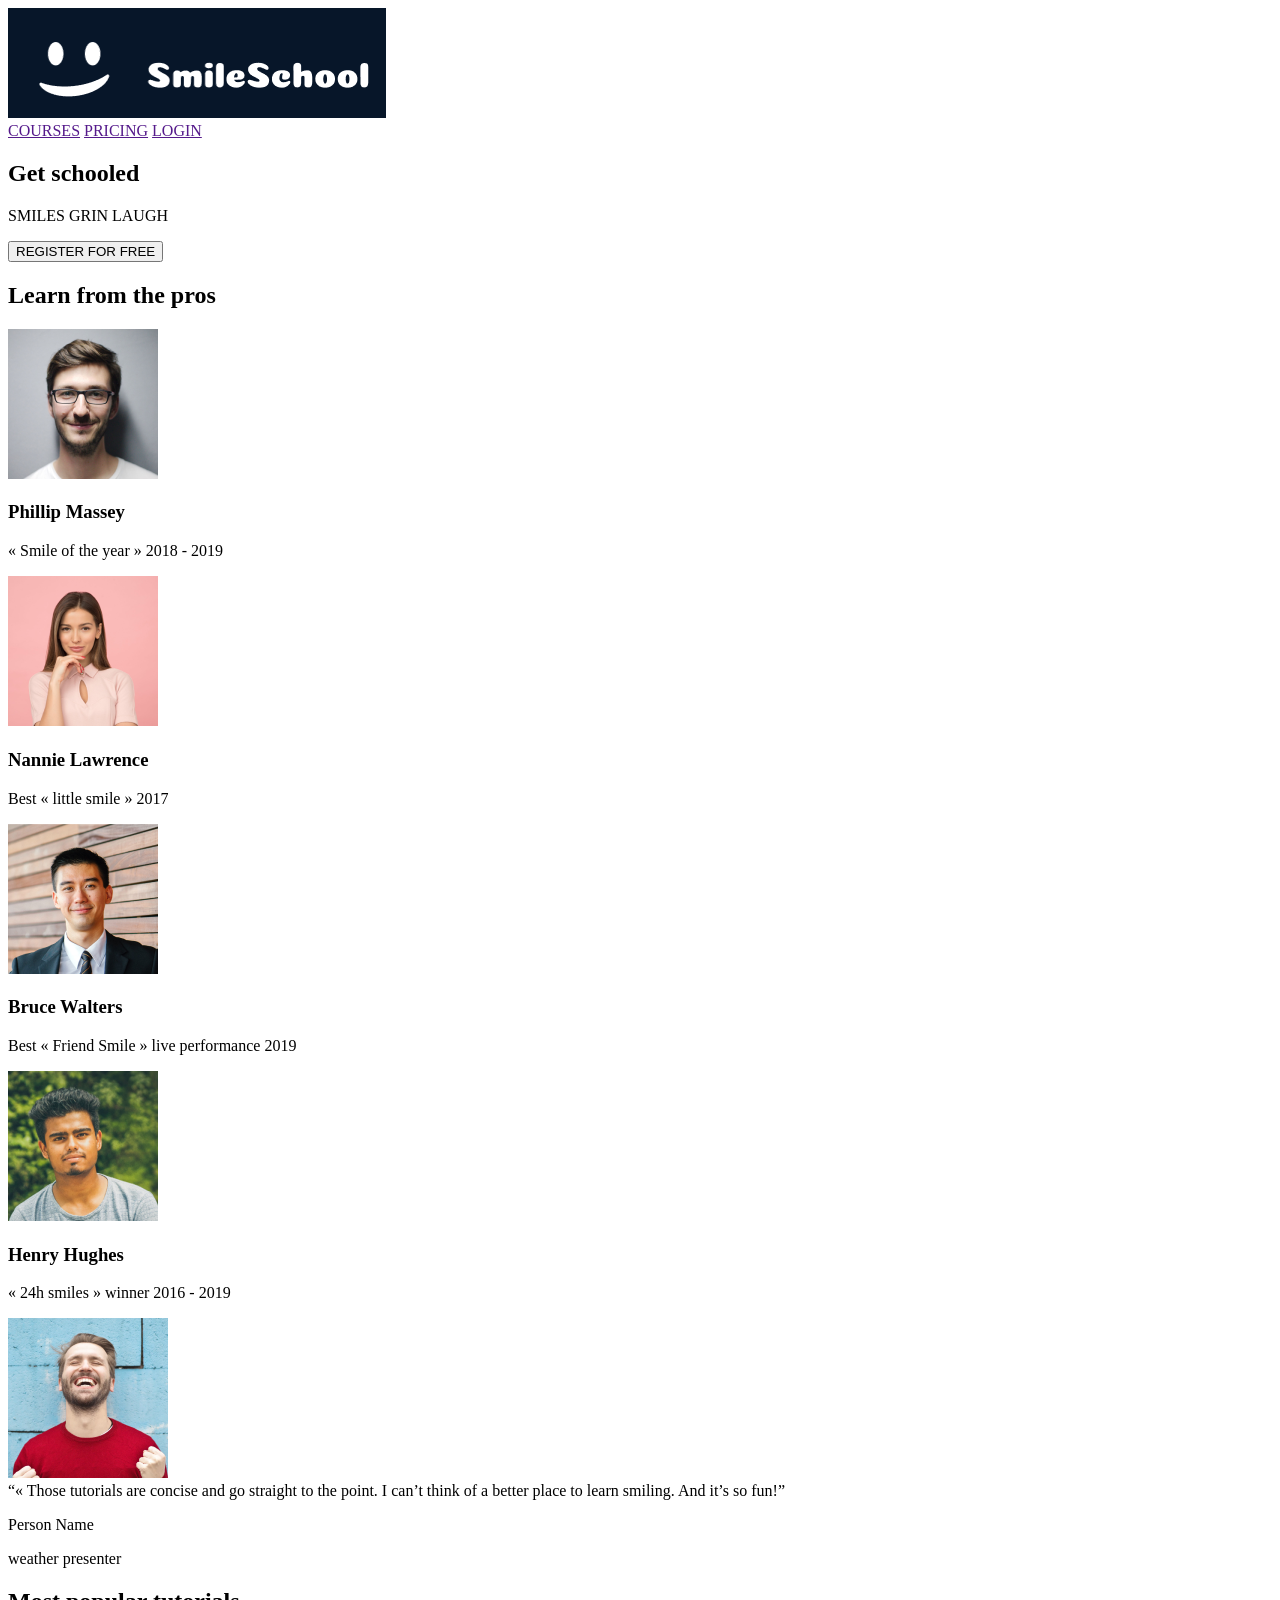
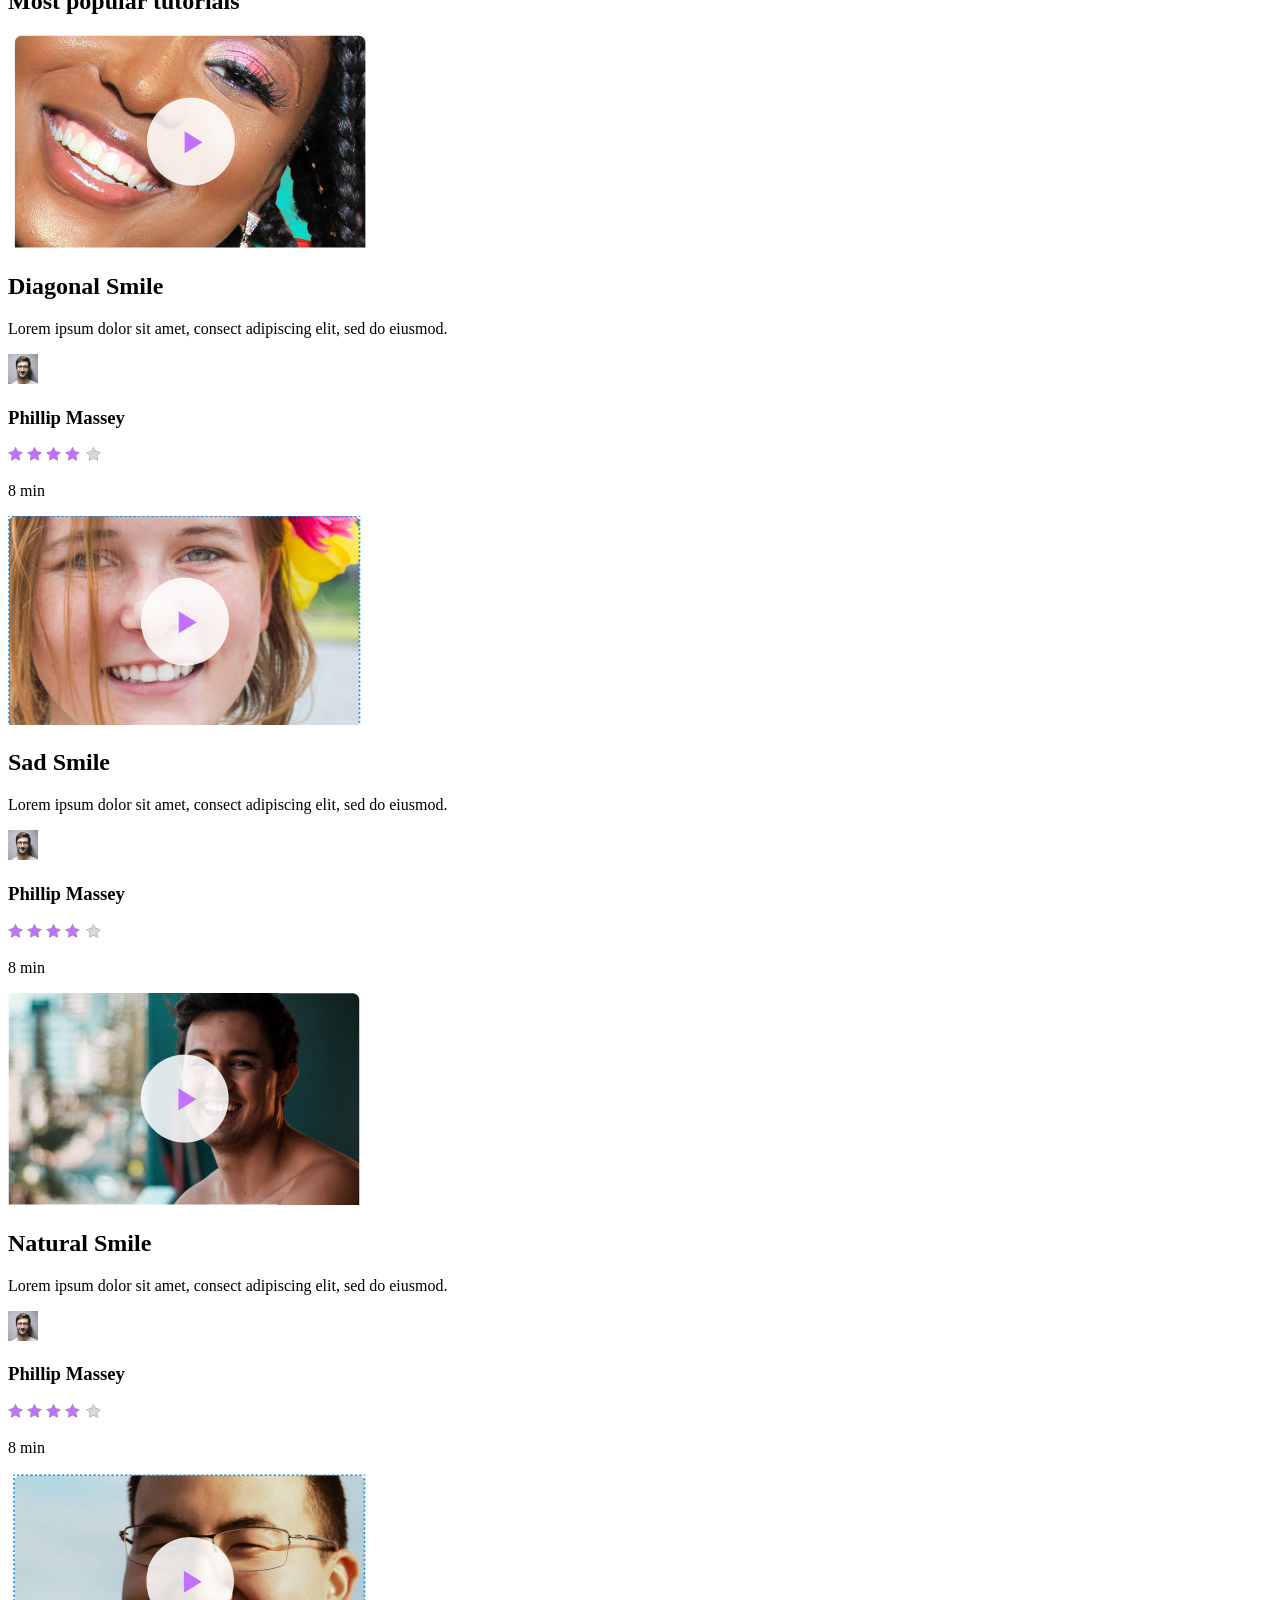
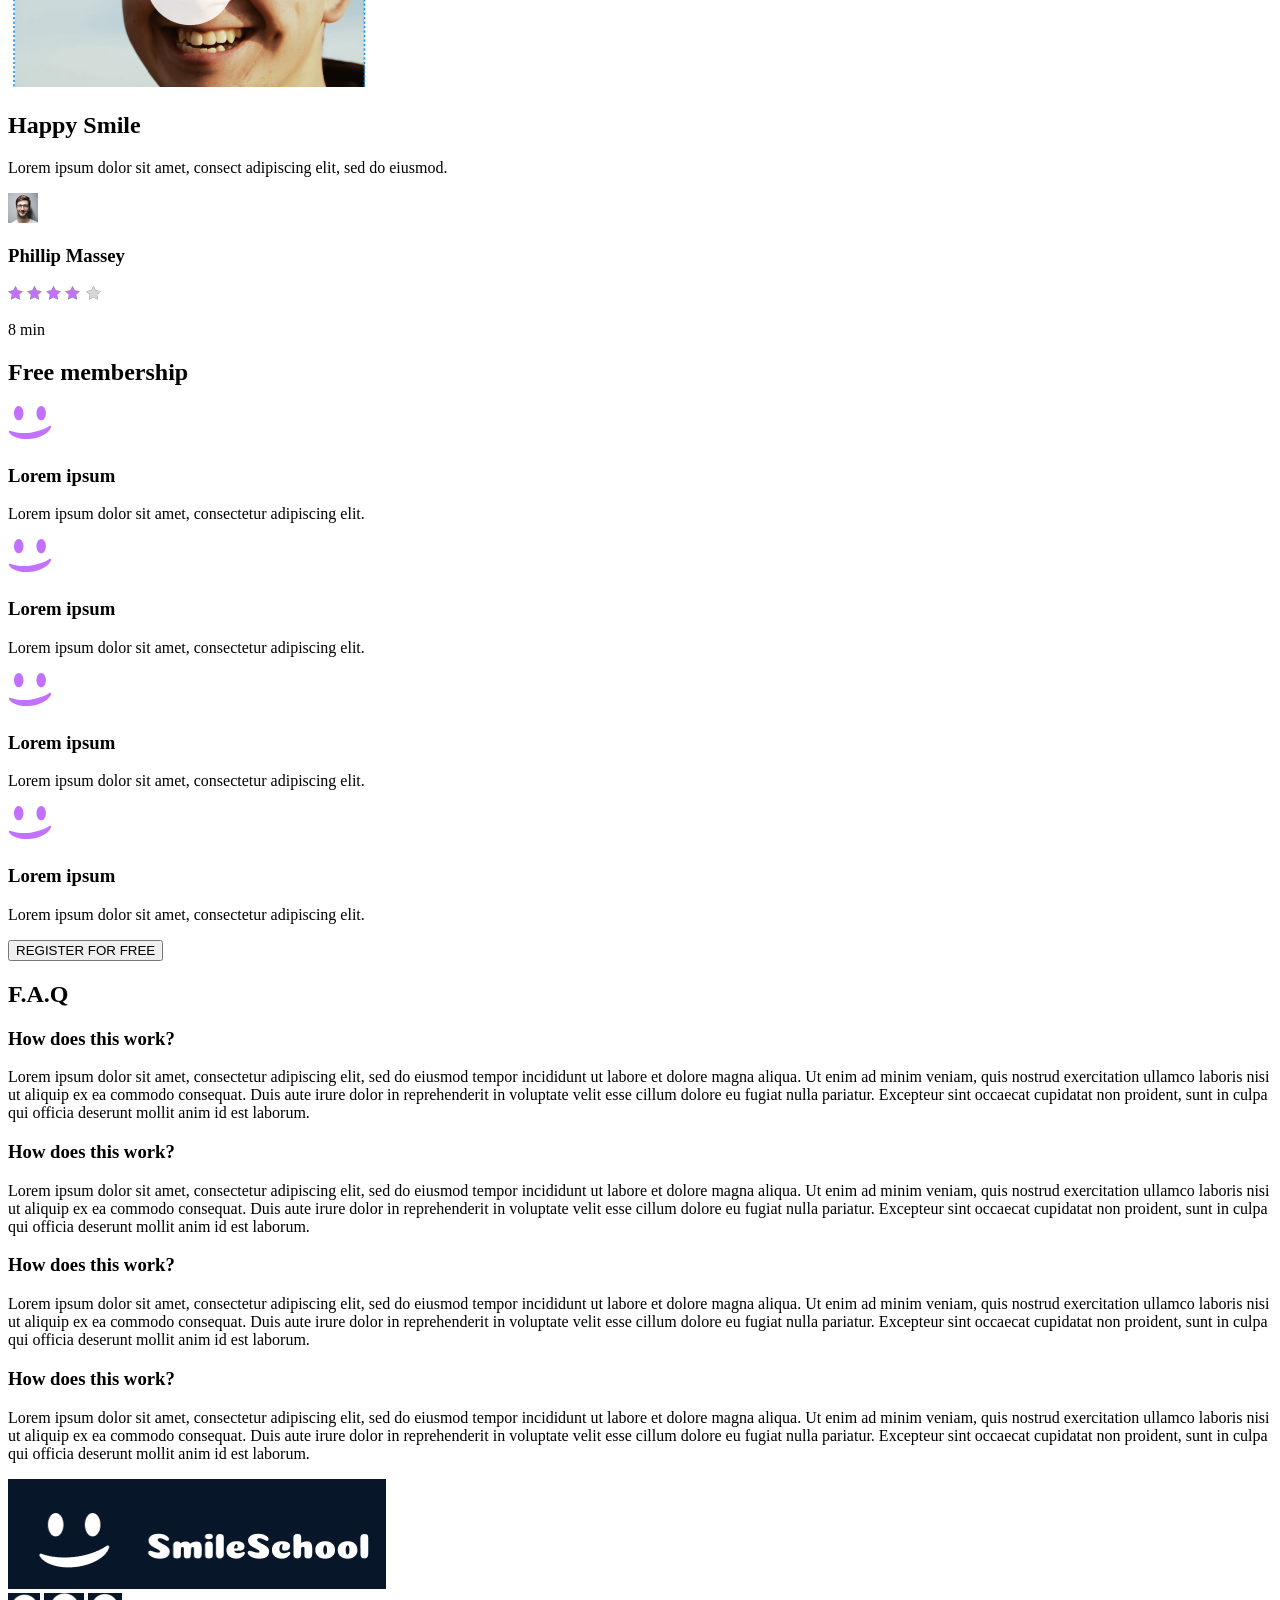
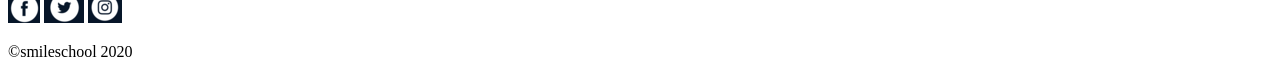
==== css_advanced/index.html @ e40b707f "new folder:   css_advanced" ====
<!DOCTYPE html>
<html lang="en">
    <head>
        <meta charset=UTF-8>
        <title> School page </title>
    </head>
    <body>
        <header>
            <a href="" target="_blank"><img src="../assets/logo.png" alt="logo"></a>
            <div>
                <a href="" target="_blank">COURSES</a>
                <a href="" target="_blank">PRICING</a>
                <a href="" target="_blank">LOGIN</a>
            </div>
        </header>
        <main>
            <section>
                <div>
                    <h1>Get schooled</h1>
                    <p>SMILES   GRIN    LAUGH</p>
                    <button>REGISTER FOR FREE</button>
                </div>
                <div>
                    <h2>Learn from the pros</h2>
                    <div>
                        <img src="../assets/5.png" alt="Phillip">
                        <h3>Phillip Massey</h3>
                        <p>« Smile of the year » 2018 - 2019</p>
                    </div>
                    <div>
                        <img src="../assets/6.png" alt="Nannie">
                        <h3>Nannie Lawrence</h3>
                        <p>Best « little smile » 2017</p>
                    </div>
                    <div>
                        <img src="../assets/7.png" alt="Bruce">
                        <h3>Bruce Walters</h3>
                        <p>Best « Friend Smile » live performance 2019</p>
                    </div>
                    <div>
                        <img src="../assets/8.png" alt="Henry">
                        <h3>Henry Hughes</h3>
                        <p>« 24h smiles » winner 2016 - 2019</p>
                    </div>
                </div>
            </section>
            <section>
                <div>
                    <img src="../assets/Bitmap.png" alt="Person ">
                    <div>
                        <q >« Those tutorials are concise and go straight to the point. I can’t think of a better place to learn smiling. And it’s so fun!</q>
                        <p>Person Name</p>
                        <p>weather presenter</p>
                    </div>
                </div>
            </section>
            <section>
                <h1>Most popular tutorials</h1>
                <!-- video block -->
                <div>
                    <img src="../assets/d.png" alt="courseimg">
                    <h2>Diagonal Smile</h2>
                    <p>Lorem ipsum dolor sit amet, consect adipiscing elit, sed do eiusmod.</p>
                    <div>
                        <img src="../assets/1.png" alt="phillip">
                        <h3>Phillip Massey</h3>
                    </div>
                    <div>
                        <div>
                            <img src="../assets/ratingfull.png" alt="star">
                            <img src="../assets/ratingfull.png" alt="star">
                            <img src="../assets/ratingfull.png" alt="star">
                            <img src="../assets/ratingfull.png" alt="star">
                            <img src="../assets/rating.png" alt="star">
                        </div>
                        <p>8 min</p>
                    </div>
                </div>
                <div>
                    <img src="../assets/s.png" alt="courseimg">
                    <h2>Sad Smile</h2>
                    <p>Lorem ipsum dolor sit amet, consect adipiscing elit, sed do eiusmod.</p>
                    <div>
                        <img src="../assets/1.png" alt="phillip">
                        <h3>Phillip Massey</h3>
                    </div>
                    <div>
                        <div>
                            <img src="../assets/ratingfull.png" alt="star">
                            <img src="../assets/ratingfull.png" alt="star">
                            <img src="../assets/ratingfull.png" alt="star">
                            <img src="../assets/ratingfull.png" alt="star">
                            <img src="../assets/rating.png" alt="star">
                        </div>
                        <p>8 min</p>
                    </div>
                </div>
                <div>
                    <img src="../assets/n.png" alt="courseimg">
                    <h2>Natural Smile</h2>
                    <p>Lorem ipsum dolor sit amet, consect adipiscing elit, sed do eiusmod.</p>
                    <div>
                        <img src="../assets/1.png" alt="Phillip">
                        <h3>Phillip Massey</h3>
                    </div>
                    <div>
                        <div>
                            <img src="../assets/ratingfull.png" alt="star">
                            <img src="../assets/ratingfull.png" alt="star">
                            <img src="../assets/ratingfull.png" alt="star">
                            <img src="../assets/ratingfull.png" alt="star">
                            <img src="../assets/rating.png" alt="star">
                        </div>
                        <p>8 min</p>
                    </div>
                </div>
                <div>
                    <img src="../assets/h.png" alt="courseimg">
                    <h2>Happy Smile</h2>
                    <p>Lorem ipsum dolor sit amet, consect adipiscing elit, sed do eiusmod.</p>
                    <div>
                        <img src="../assets/1.png" alt="phillip">
                        <h3>Phillip Massey</h3>
                    </div>
                    <div>
                        <div>
                            <img src="../assets/ratingfull.png" alt="star">
                            <img src="../assets/ratingfull.png" alt="star">
                            <img src="../assets/ratingfull.png" alt="star">
                            <img src="../assets/ratingfull.png" alt="star">
                            <img src="../assets/rating.png" alt="star">
                        </div>
                        <p>8 min</p>
                    </div>
                </div>
            </section>
            <section>
                <h2>Free membership</h2>
                <div>
                    <div>
                        <img src="../assets/smile.svg" alt="smile">
                        <h3>Lorem ipsum</h3>
                        <p>Lorem ipsum dolor sit amet, consectetur adipiscing elit.</p>
                    </div>
                    <div>
                        <img src="../assets/smile.svg" alt="smile">
                        <h3>Lorem ipsum</h3>
                        <p>Lorem ipsum dolor sit amet, consectetur adipiscing elit.</p>
                    </div>
                    <div>
                        <img src="../assets/smile.svg" alt="smile">
                        <h3>Lorem ipsum</h3>
                        <p>Lorem ipsum dolor sit amet, consectetur adipiscing elit.</p>
                    </div>
                    <div>
                        <img src="../assets/smile.svg" alt="smile">
                        <h3>Lorem ipsum</h3>
                        <p>Lorem ipsum dolor sit amet, consectetur adipiscing elit.</p>
                    </div>
                </div>
                <button>REGISTER FOR FREE</button>
            </section>
            <section>
                <div>
                    <h1>F.A.Q</h1>
                    <div>
                        <!-- item block -->
                        <div>
                            <h3>How does this work?</h3>
                            <p>Lorem ipsum dolor sit amet, consectetur adipiscing elit, sed do eiusmod tempor incididunt ut labore et dolore magna aliqua. Ut enim ad minim veniam, quis nostrud exercitation ullamco laboris nisi ut aliquip ex ea commodo consequat. Duis aute irure dolor in reprehenderit in voluptate velit esse cillum dolore eu fugiat nulla pariatur. Excepteur sint occaecat cupidatat non proident, sunt in culpa qui officia deserunt mollit anim id est laborum.</p>
                        </div>
                        <!-- item block -->
                        <div>
                            <h3>How does this work?</h3>
                            <p>Lorem ipsum dolor sit amet, consectetur adipiscing elit, sed do eiusmod tempor incididunt ut labore et dolore magna aliqua. Ut enim ad minim veniam, quis nostrud exercitation ullamco laboris nisi ut aliquip ex ea commodo consequat. Duis aute irure dolor in reprehenderit in voluptate velit esse cillum dolore eu fugiat nulla pariatur. Excepteur sint occaecat cupidatat non proident, sunt in culpa qui officia deserunt mollit anim id est laborum.</p>
                        </div>
                    </div>
                    <div>
                        <!-- item block -->
                        <div>
                            <h3>How does this work?</h3>
                            <p>Lorem ipsum dolor sit amet, consectetur adipiscing elit, sed do eiusmod tempor incididunt ut labore et dolore magna aliqua. Ut enim ad minim veniam, quis nostrud exercitation ullamco laboris nisi ut aliquip ex ea commodo consequat. Duis aute irure dolor in reprehenderit in voluptate velit esse cillum dolore eu fugiat nulla pariatur. Excepteur sint occaecat cupidatat non proident, sunt in culpa qui officia deserunt mollit anim id est laborum.</p>
                        </div>
                        <!-- item block -->
                        <div>
                            <h3>How does this work?</h3>
                            <p>Lorem ipsum dolor sit amet, consectetur adipiscing elit, sed do eiusmod tempor incididunt ut labore et dolore magna aliqua. Ut enim ad minim veniam, quis nostrud exercitation ullamco laboris nisi ut aliquip ex ea commodo consequat. Duis aute irure dolor in reprehenderit in voluptate velit esse cillum dolore eu fugiat nulla pariatur. Excepteur sint occaecat cupidatat non proident, sunt in culpa qui officia deserunt mollit anim id est laborum.</p>
                        </div>
                    </div>
                </div>
            </section>
            <footer>
                <div>
                    <div>
                        <img src="../assets/logo.png" alt="logo">
                        <div>
                            <a href="" ><img src="../assets/f.png" alt="facebook"></a>
                            <a href="" ><img src="../assets/t.png" alt="twitter"></a>
                            <a href="" ><img src="../assets/i.png" alt="instagram"></a>
                        </div>
                        <p>©smileschool 2020</p>
                    </div>
                </div>
            </footer>
        </main>
    </body>
</html>
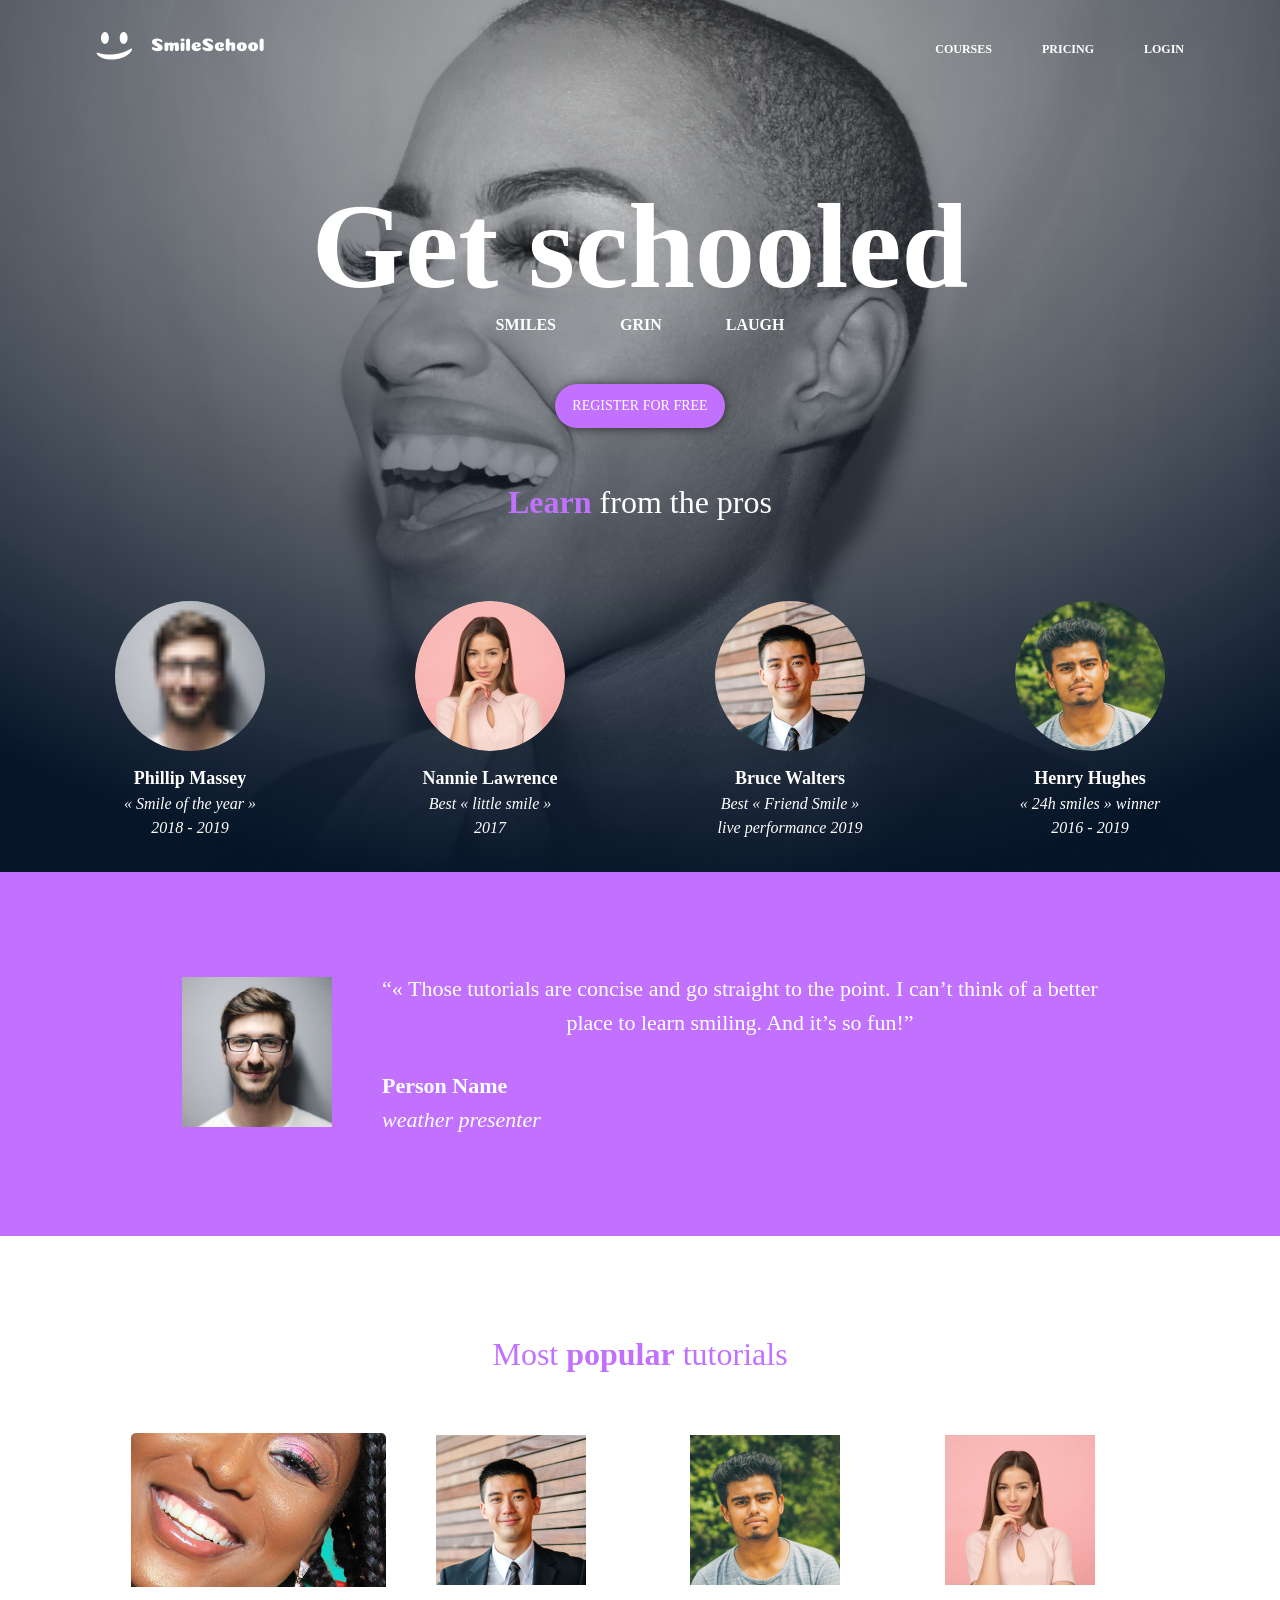
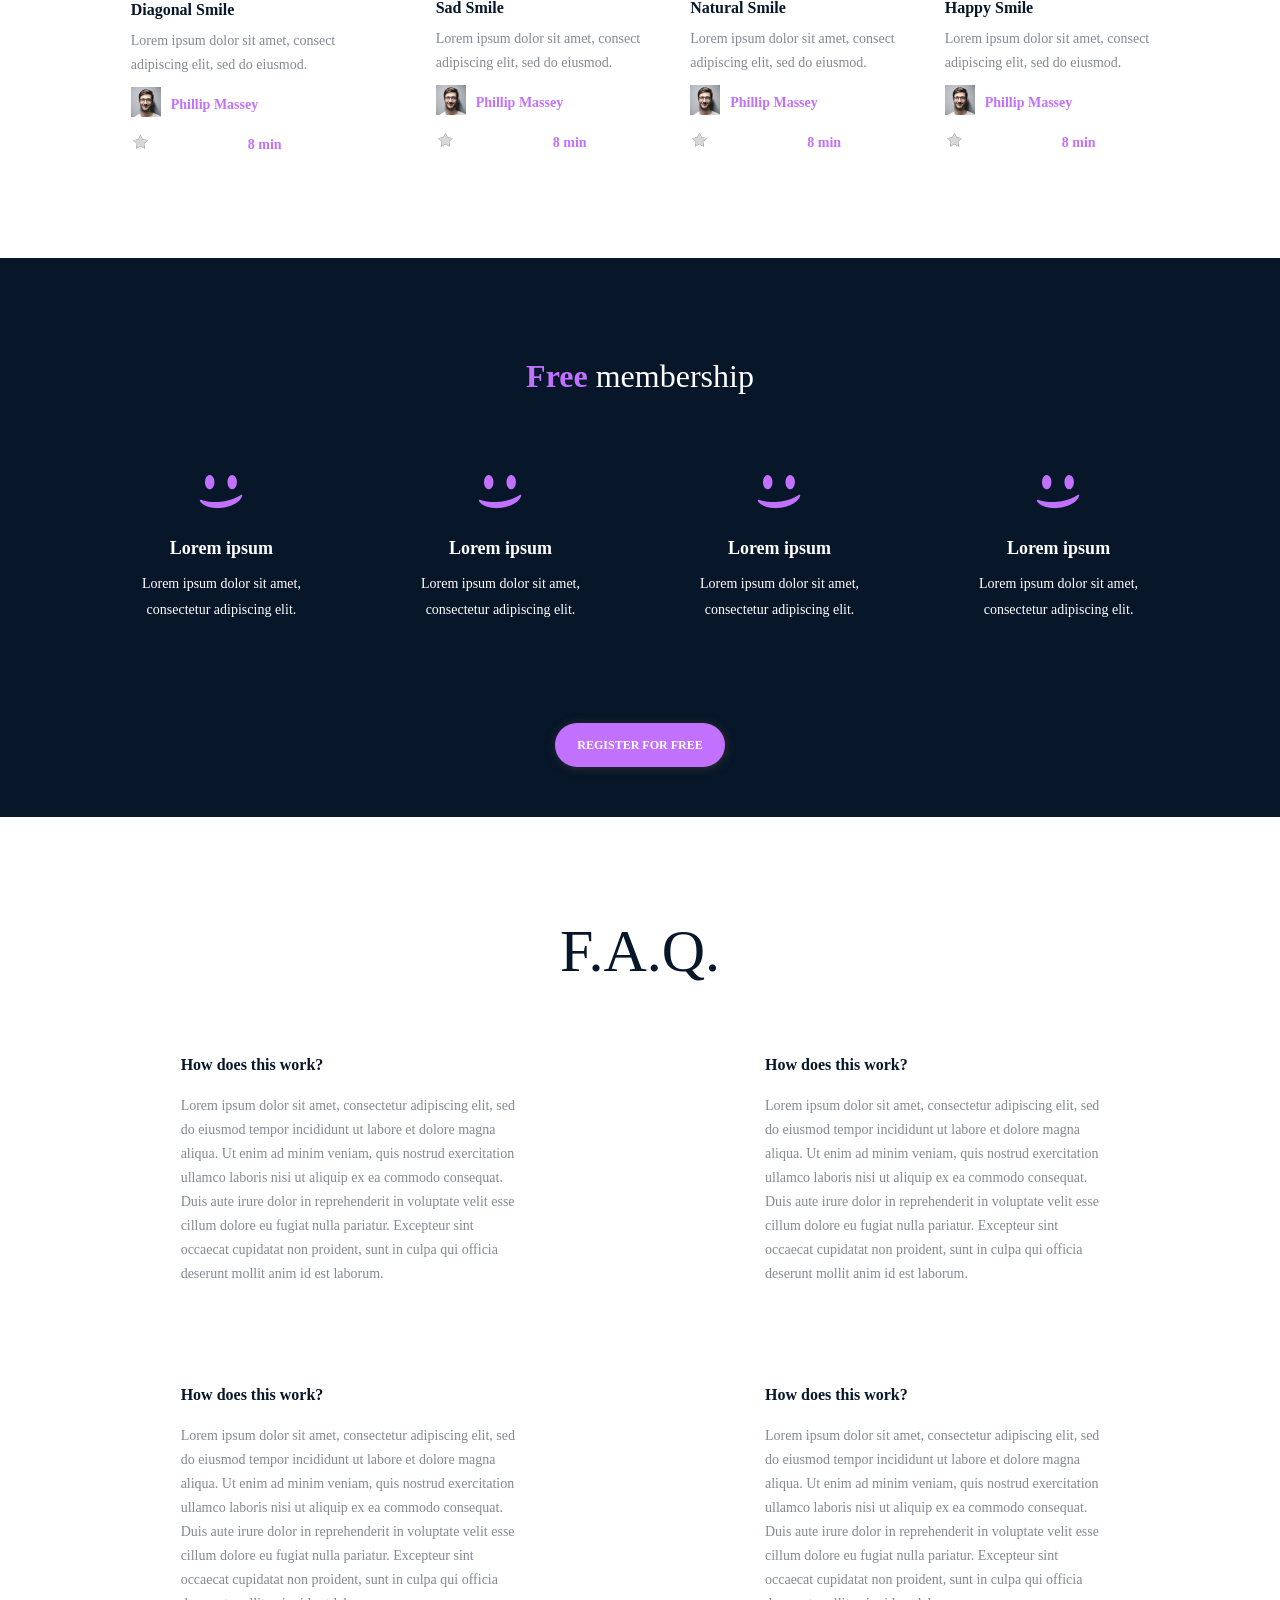
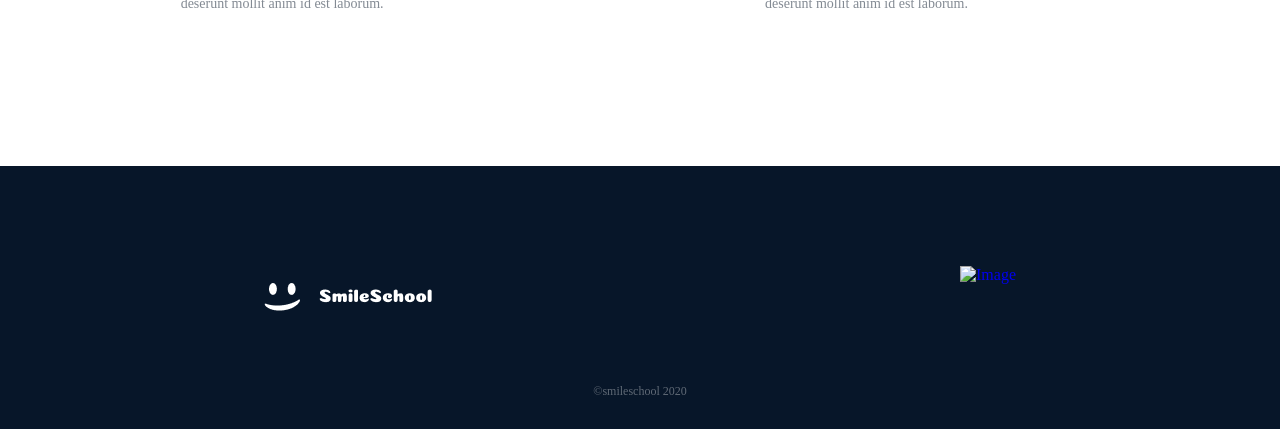
==== commit 8fa3c94d: "new file: css_advanced" ====
--- a/css_advanced/index.html
+++ b/css_advanced/index.html
@@ -1,207 +1,211 @@
 <!DOCTYPE html>
 <html lang="en">
     <head>
-        <meta charset=UTF-8>
-        <title> School page </title>
+        <meta charset="UTF-8">
+        <meta name="viewport" content="width=device-width, initial-scale=1.0">
+        <title>Html advanced</title>
+        <link rel="stylesheet" href="styles.css">
     </head>
     <body>
+        <!--HEADER-->
         <header>
-            <a href="" target="_blank"><img src="../assets/logo.png" alt="logo"></a>
             <div>
-                <a href="" target="_blank">COURSES</a>
-                <a href="" target="_blank">PRICING</a>
-                <a href="" target="_blank">LOGIN</a>
+                <a href="#"><img src="./assets/logo.png" alt="Logo"></a>
+            </div>
+            <div class="navbar">
+                <a href="#">COURSES</a>
+                <a href="#">PRICING</a>
+                <a href="#">LOGIN</a>
             </div>
         </header>
+
+        <!--MAIN-->
         <main>
-            <section>
-                <div>
+            <!--Banner Section-->
+            <section class="section banner">
+                <div class="title">
                     <h1>Get schooled</h1>
-                    <p>SMILES   GRIN    LAUGH</p>
+                    <p>SMILES   GRIN   LAUGH</p>
                     <button>REGISTER FOR FREE</button>
                 </div>
-                <div>
-                    <h2>Learn from the pros</h2>
-                    <div>
-                        <img src="../assets/5.png" alt="Phillip">
-                        <h3>Phillip Massey</h3>
-                        <p>« Smile of the year » 2018 - 2019</p>
-                    </div>
-                    <div>
-                        <img src="../assets/6.png" alt="Nannie">
-                        <h3>Nannie Lawrence</h3>
-                        <p>Best « little smile » 2017</p>
-                    </div>
-                    <div>
-                        <img src="../assets/7.png" alt="Bruce">
-                        <h3>Bruce Walters</h3>
-                        <p>Best « Friend Smile » live performance 2019</p>
-                    </div>
-                    <div>
-                        <img src="../assets/8.png" alt="Henry">
-                        <h3>Henry Hughes</h3>
-                        <p>« 24h smiles » winner 2016 - 2019</p>
-                    </div>
-                </div>
-            </section>
-            <section>
-                <div>
-                    <img src="../assets/Bitmap.png" alt="Person ">
-                    <div>
-                        <q >« Those tutorials are concise and go straight to the point. I can’t think of a better place to learn smiling. And it’s so fun!</q>
+                <div class="team-container">
+                    <h2><span>Learn</span> from the pros</h2>
+                    <div class="team">
+                        <div class="team-member">
+                            <a><img src="./assets/1.png" alt="Image"></a>
+                            <h3>Phillip Massey</h3>
+                            <p>« Smile of the year » <br> 2018 - 2019</p>
+                        </div>
+                        <div class="team-member">
+                            <a><img src="./assets/3.png" alt="Image"></a>
+                            <h3>Nannie Lawrence</h3>
+                            <p>Best « little smile » <br> 2017</p>
+                        </div>
+                        <div class="team-member">
+                            <a><img src="./assets/2.png" alt="Image"></a>
+                            <h3>Bruce Walters</h3>
+                            <p>Best « Friend Smile » <br> live performance 2019</p>
+                        </div>
+                        <div class="team-member">
+                            <a><img src="./assets/4.png" alt="Image"></a>
+                            <h3>Henry Hughes</h3>
+                            <p>« 24h smiles » winner <br> 2016 - 2019</p>
+                        </div>
+                    </div>
+                </div>
+            </section>
+            <!--End of Banner Section-->
+
+            <!--Quote Section-->
+            <section class="section quotes">
+                <div class="q">
+                    <a><img src="./assets/5.png" alt="Image"></a>
+                    <div id="content">
+                        <q>« Those tutorials are concise and go straight to the point. I can’t think of a better<br>place to learn smiling. And it’s so fun!</q>
                         <p>Person Name</p>
                         <p>weather presenter</p>
                     </div>
                 </div>
             </section>
-            <section>
-                <h1>Most popular tutorials</h1>
-                <!-- video block -->
+            <!--End of Quote Section-->
+
+            <!--Video Section-->
+            <section class="section videos-list">
+                <h1>Most <span>popular</span> tutorials</h1>
+                <div class="videos">
+                    <div class="video">
+                        <a><img src="./assets/9.png" alt="Image"></a>
+                        <h2>Diagonal Smile</h2>
+                        <p>Lorem ipsum dolor sit amet, consect <br> adipiscing elit, sed do eiusmod.</p>
+                            <div class="ph">
+                                <a><img src="./assets/1.png" alt="Image"></a>
+                                <h3>Phillip Massey</h3>
+                            </div>
+                            <div class="rate">
+                                <div>
+                                    <a><img src="./assets/rating.png" alt="Image"></a>
+                                </div>
+                                <p>8 min</p>
+                            </div>
+                    </div>
+                    <div class="video">
+                        <a><img src="./assets/7.png" alt="Image"></a>
+                        <h2>Sad Smile</h2>
+                        <p>Lorem ipsum dolor sit amet, consect <br> adipiscing elit, sed do eiusmod.</p>
+                            <div class="ph">
+                                <a><img src="./assets/1.png" alt="Image"></a>
+                                <h3>Phillip Massey</h3>
+                            </div>
+                            <div class="rate">
+                                <div>
+                                    <a><img src="./assets/rating.png" alt="Image"></a>
+                                </div>
+                                <p>8 min</p>
+                            </div>
+                    </div>
+                    <div class="video">
+                        <a><img src="./assets/8.png" alt="Image"></a>
+                        <h2>Natural Smile</h2>
+                        <p>Lorem ipsum dolor sit amet, consect <br> adipiscing elit, sed do eiusmod.</p>
+                            <div class="ph">
+                                <a><img src="./assets/1.png" alt="Image"></a>
+                                <h3>Phillip Massey</h3>
+                            </div>
+                            <div class="rate">
+                                <div>
+                                    <a><img src="./assets/rating.png" alt="Image"></a>
+                                </div>
+                                <p>8 min</p>
+                            </div>
+                    </div>
+                    <div class="video">
+                        <a><img src="./assets/6.png" alt="Image"></a>
+                        <h2>Happy Smile</h2>
+                        <p>Lorem ipsum dolor sit amet, consect <br> adipiscing elit, sed do eiusmod.</p>
+                            <div class="ph">
+                                <a><img src="./assets/1.png" alt="Image"></a>
+                                <h3>Phillip Massey</h3>
+                            </div>
+                            <div class="rate">
+                                <div>
+                                    <a><img src="./assets/rating.png" alt="Image"></a>
+                                </div>
+                                <p>8 min</p>
+                            </div>
+                    </div>
+                </div>
+            </section>
+            <!--End of Video Section-->
+
+            <!--Membership Section-->
+            <section class="section membership">
+                <h1><span>Free</span> membership</h1>
+                <div id="smiles">
+                    <div>
+                        <a><img src="./assets/smile.png" alt="Image"></a>
+                        <h2>Lorem ipsum</h2>
+                        <p>Lorem ipsum dolor sit amet, <br> consectetur adipiscing elit.</p>
+                    </div>
+                    <div>
+                        <a><img src="./assets/smile.png" alt="Image"></a>
+                        <h2>Lorem ipsum</h2>
+                        <p>Lorem ipsum dolor sit amet, <br> consectetur adipiscing elit.</p>
+                    </div>
+                    <div>
+                        <a><img src="./assets/smile.png" alt="Image"></a>
+                        <h2>Lorem ipsum</h2>
+                        <p>Lorem ipsum dolor sit amet, <br> consectetur adipiscing elit.</p>
+                    </div>
+                    <div>
+                        <a><img src="./assets/smile.png" alt="Image"></a>
+                        <h2>Lorem ipsum</h2>
+                        <p>Lorem ipsum dolor sit amet, <br> consectetur adipiscing elit.</p>
+                    </div>
+                </div>
+                <button>REGISTER FOR FREE</button>
+            </section>
+            <!--End of Membership Section-->
+
+            <!--FAQ Section-->
+            <section class="section FAQ">
+                <h1>F.A.Q.</h1>
                 <div>
-                    <img src="../assets/d.png" alt="courseimg">
-                    <h2>Diagonal Smile</h2>
-                    <p>Lorem ipsum dolor sit amet, consect adipiscing elit, sed do eiusmod.</p>
-                    <div>
-                        <img src="../assets/1.png" alt="phillip">
-                        <h3>Phillip Massey</h3>
-                    </div>
-                    <div>
-                        <div>
-                            <img src="../assets/ratingfull.png" alt="star">
-                            <img src="../assets/ratingfull.png" alt="star">
-                            <img src="../assets/ratingfull.png" alt="star">
-                            <img src="../assets/ratingfull.png" alt="star">
-                            <img src="../assets/rating.png" alt="star">
-                        </div>
-                        <p>8 min</p>
-                    </div>
-                </div>
+                    <div>
+                        <div class="faq">
+                            <div>
+                                <h2>How does this work?</h2>
+                                <p>Lorem ipsum dolor sit amet, consectetur adipiscing elit, sed <br> do eiusmod tempor incididunt ut labore et dolore magna <br> aliqua. Ut enim ad minim veniam, quis nostrud exercitation <br> ullamco laboris nisi ut aliquip ex ea commodo consequat. <br> Duis aute irure dolor in reprehenderit in voluptate velit esse <br> cillum dolore eu fugiat nulla pariatur. Excepteur sint <br> occaecat cupidatat non proident, sunt in culpa qui officia <br> deserunt mollit anim id est laborum.</p>
+                            </div>
+                            <div>
+                                <h2>How does this work?</h2>
+                                <p>Lorem ipsum dolor sit amet, consectetur adipiscing elit, sed <br> do eiusmod tempor incididunt ut labore et dolore magna <br> aliqua. Ut enim ad minim veniam, quis nostrud exercitation <br> ullamco laboris nisi ut aliquip ex ea commodo consequat. <br> Duis aute irure dolor in reprehenderit in voluptate velit esse <br> cillum dolore eu fugiat nulla pariatur. Excepteur sint <br> occaecat cupidatat non proident, sunt in culpa qui officia <br> deserunt mollit anim id est laborum.</p>
+                            </div>
+                        </div>
+                        <div class="faq">
+                            <div>
+                                <h2>How does this work?</h2>
+                                <p>Lorem ipsum dolor sit amet, consectetur adipiscing elit, sed <br> do eiusmod tempor incididunt ut labore et dolore magna <br> aliqua. Ut enim ad minim veniam, quis nostrud exercitation <br> ullamco laboris nisi ut aliquip ex ea commodo consequat. <br> Duis aute irure dolor in reprehenderit in voluptate velit esse <br> cillum dolore eu fugiat nulla pariatur. Excepteur sint <br> occaecat cupidatat non proident, sunt in culpa qui officia <br> deserunt mollit anim id est laborum.</p>
+                            </div>
+                            <div>
+                                <h2>How does this work?</h2>
+                                <p>Lorem ipsum dolor sit amet, consectetur adipiscing elit, sed <br> do eiusmod tempor incididunt ut labore et dolore magna <br> aliqua. Ut enim ad minim veniam, quis nostrud exercitation <br> ullamco laboris nisi ut aliquip ex ea commodo consequat. <br> Duis aute irure dolor in reprehenderit in voluptate velit esse <br> cillum dolore eu fugiat nulla pariatur. Excepteur sint <br> occaecat cupidatat non proident, sunt in culpa qui officia <br> deserunt mollit anim id est laborum.</p>
+                            </div>
+                        </div>
+                    </div>
+                </div>
+            </section>
+            <!--End of FAQ Section-->
+        </main>
+
+        <!--FOOTER-->
+        <footer class="section foot">
+            <div>
+                <a><img src="./assets/logo.png" alt="Image"></a>
                 <div>
-                    <img src="../assets/s.png" alt="courseimg">
-                    <h2>Sad Smile</h2>
-                    <p>Lorem ipsum dolor sit amet, consect adipiscing elit, sed do eiusmod.</p>
-                    <div>
-                        <img src="../assets/1.png" alt="phillip">
-                        <h3>Phillip Massey</h3>
-                    </div>
-                    <div>
-                        <div>
-                            <img src="../assets/ratingfull.png" alt="star">
-                            <img src="../assets/ratingfull.png" alt="star">
-                            <img src="../assets/ratingfull.png" alt="star">
-                            <img src="../assets/ratingfull.png" alt="star">
-                            <img src="../assets/rating.png" alt="star">
-                        </div>
-                        <p>8 min</p>
-                    </div>
-                </div>
-                <div>
-                    <img src="../assets/n.png" alt="courseimg">
-                    <h2>Natural Smile</h2>
-                    <p>Lorem ipsum dolor sit amet, consect adipiscing elit, sed do eiusmod.</p>
-                    <div>
-                        <img src="../assets/1.png" alt="Phillip">
-                        <h3>Phillip Massey</h3>
-                    </div>
-                    <div>
-                        <div>
-                            <img src="../assets/ratingfull.png" alt="star">
-                            <img src="../assets/ratingfull.png" alt="star">
-                            <img src="../assets/ratingfull.png" alt="star">
-                            <img src="../assets/ratingfull.png" alt="star">
-                            <img src="../assets/rating.png" alt="star">
-                        </div>
-                        <p>8 min</p>
-                    </div>
-                </div>
-                <div>
-                    <img src="../assets/h.png" alt="courseimg">
-                    <h2>Happy Smile</h2>
-                    <p>Lorem ipsum dolor sit amet, consect adipiscing elit, sed do eiusmod.</p>
-                    <div>
-                        <img src="../assets/1.png" alt="phillip">
-                        <h3>Phillip Massey</h3>
-                    </div>
-                    <div>
-                        <div>
-                            <img src="../assets/ratingfull.png" alt="star">
-                            <img src="../assets/ratingfull.png" alt="star">
-                            <img src="../assets/ratingfull.png" alt="star">
-                            <img src="../assets/ratingfull.png" alt="star">
-                            <img src="../assets/rating.png" alt="star">
-                        </div>
-                        <p>8 min</p>
-                    </div>
-                </div>
-            </section>
-            <section>
-                <h2>Free membership</h2>
-                <div>
-                    <div>
-                        <img src="../assets/smile.svg" alt="smile">
-                        <h3>Lorem ipsum</h3>
-                        <p>Lorem ipsum dolor sit amet, consectetur adipiscing elit.</p>
-                    </div>
-                    <div>
-                        <img src="../assets/smile.svg" alt="smile">
-                        <h3>Lorem ipsum</h3>
-                        <p>Lorem ipsum dolor sit amet, consectetur adipiscing elit.</p>
-                    </div>
-                    <div>
-                        <img src="../assets/smile.svg" alt="smile">
-                        <h3>Lorem ipsum</h3>
-                        <p>Lorem ipsum dolor sit amet, consectetur adipiscing elit.</p>
-                    </div>
-                    <div>
-                        <img src="../assets/smile.svg" alt="smile">
-                        <h3>Lorem ipsum</h3>
-                        <p>Lorem ipsum dolor sit amet, consectetur adipiscing elit.</p>
-                    </div>
-                </div>
-                <button>REGISTER FOR FREE</button>
-            </section>
-            <section>
-                <div>
-                    <h1>F.A.Q</h1>
-                    <div>
-                        <!-- item block -->
-                        <div>
-                            <h3>How does this work?</h3>
-                            <p>Lorem ipsum dolor sit amet, consectetur adipiscing elit, sed do eiusmod tempor incididunt ut labore et dolore magna aliqua. Ut enim ad minim veniam, quis nostrud exercitation ullamco laboris nisi ut aliquip ex ea commodo consequat. Duis aute irure dolor in reprehenderit in voluptate velit esse cillum dolore eu fugiat nulla pariatur. Excepteur sint occaecat cupidatat non proident, sunt in culpa qui officia deserunt mollit anim id est laborum.</p>
-                        </div>
-                        <!-- item block -->
-                        <div>
-                            <h3>How does this work?</h3>
-                            <p>Lorem ipsum dolor sit amet, consectetur adipiscing elit, sed do eiusmod tempor incididunt ut labore et dolore magna aliqua. Ut enim ad minim veniam, quis nostrud exercitation ullamco laboris nisi ut aliquip ex ea commodo consequat. Duis aute irure dolor in reprehenderit in voluptate velit esse cillum dolore eu fugiat nulla pariatur. Excepteur sint occaecat cupidatat non proident, sunt in culpa qui officia deserunt mollit anim id est laborum.</p>
-                        </div>
-                    </div>
-                    <div>
-                        <!-- item block -->
-                        <div>
-                            <h3>How does this work?</h3>
-                            <p>Lorem ipsum dolor sit amet, consectetur adipiscing elit, sed do eiusmod tempor incididunt ut labore et dolore magna aliqua. Ut enim ad minim veniam, quis nostrud exercitation ullamco laboris nisi ut aliquip ex ea commodo consequat. Duis aute irure dolor in reprehenderit in voluptate velit esse cillum dolore eu fugiat nulla pariatur. Excepteur sint occaecat cupidatat non proident, sunt in culpa qui officia deserunt mollit anim id est laborum.</p>
-                        </div>
-                        <!-- item block -->
-                        <div>
-                            <h3>How does this work?</h3>
-                            <p>Lorem ipsum dolor sit amet, consectetur adipiscing elit, sed do eiusmod tempor incididunt ut labore et dolore magna aliqua. Ut enim ad minim veniam, quis nostrud exercitation ullamco laboris nisi ut aliquip ex ea commodo consequat. Duis aute irure dolor in reprehenderit in voluptate velit esse cillum dolore eu fugiat nulla pariatur. Excepteur sint occaecat cupidatat non proident, sunt in culpa qui officia deserunt mollit anim id est laborum.</p>
-                        </div>
-                    </div>
-                </div>
-            </section>
-            <footer>
-                <div>
-                    <div>
-                        <img src="../assets/logo.png" alt="logo">
-                        <div>
-                            <a href="" ><img src="../assets/f.png" alt="facebook"></a>
-                            <a href="" ><img src="../assets/t.png" alt="twitter"></a>
-                            <a href="" ><img src="../assets/i.png" alt="instagram"></a>
-                        </div>
-                        <p>©smileschool 2020</p>
-                    </div>
-                </div>
-            </footer>
-        </main>
+                    <a href="#"><img src="./assets/social_icons.svg" alt="Image"></a>
+                </div>
+            </div>
+            <p>©smileschool 2020</p>
+        </footer>
     </body>
-</html>
+</html>
--- a/css_advanced/styles.css
+++ b/css_advanced/styles.css
@@ -0,0 +1,370 @@
+:root {
+    /* COLORS var */
+--color-white: white;
+--color-black: black;
+--color-purple: #C271FF;
+--color-dark: #071629;
+--color-text: #07152780;
+    /* FONT var */
+--font-family-base:'Source Sans Pro';
+--font-size-2x-small: 0.75rem;
+--font-size-x-small: 0.875rem;
+--font-size-small: 1rem;
+--font-size-meduim: 1.125rem;
+--font-size-large: 1.37rem;
+--font-size-x-large: 2rem;
+--font-size-xx-large: 3.75rem;
+--font-size-3x-large: 7.5rem;
+--font-weight-small: 300;
+--font-weight-meduim: 400;
+--font-weight-large: 700;
+    /* BUTTON var */
+--box-shadaw: 1px 1px 10px rgb(49, 49, 49);
+}
+/* = BASED = */
+* {
+font-family: var(--font-family-base);
+margin: 0;
+padding: 0;
+}
+
+html{
+height: 100%;
+}
+body {
+background: url("./assets/Object.png") center/cover no-repeat;
+background-position-y: 0%;
+}
+.banner {
+align-items: center;
+text-align: center;
+margin-bottom: 2rem;
+}
+main {
+position: relative;
+top: 0;
+}
+.section {
+align-items: center;
+text-align: center;
+}
+a{
+text-decoration: none;
+}
+button:hover {
+cursor: pointer;
+opacity: .9;
+}
+/* = END BASED = */
+
+/* ============== HEADER ============ */
+header {
+background: transparent;
+display: flex;
+justify-content: space-between;
+align-items: center;
+z-index: 3;
+padding: 2rem 6rem;
+}
+header .navbar {
+display: flex;
+justify-content: center;
+align-items: center;
+gap: 50px;
+}
+header .navbar a {
+color: var(--color-white);
+font-size: var(--font-size-2x-small);
+font-weight: var(--font-weight-large);
+}
+header .navbar a:hover {
+color: var(--color-purple);
+}
+/* ============== END HEADER ============ */
+
+/* ============== MAIN ============ */
+
+/* ===== BANNER =====*/
+.banner .title {
+display: flex;
+flex-direction: column;
+justify-content: center;
+align-items: center;
+padding-top: 5rem;
+}
+
+.banner .title h1 {
+color: var(--color-white);
+font-size: var(--font-size-3x-large);
+font-weight: var(--font-weight-large);
+}
+.banner .title h1+p {
+word-spacing: 60px;
+color: var(--color-white);
+font-size: var(--font-size-small);
+font-weight: var(--font-weight-large);
+margin-bottom: 50px;
+}
+.banner .title button {
+width: 170px;
+height: 44px;
+border-radius: 22px;
+background: var(--color-purple);
+border: none;
+box-shadow: var(--box-shadaw);
+color: var(--color-white);
+font-size: var(--font-size-x-small);
+font-weight: var(--font-weight-meduim);
+padding: 10px;
+margin-bottom: 3.5rem;
+}
+.banner .team-container h2 span {
+color: var(--color-purple);
+font-size: var(--font-size-x-large);
+font-weight: bold;
+}
+.banner .team-container h2 {
+color: var(--color-white);
+font-size: var(--font-size-x-large);
+font-weight: var(--font-weight-small);
+margin-bottom: 80px;
+}
+.banner .team {
+display: flex;
+align-items: center;
+justify-content: center;
+gap: 150px;
+}
+.banner .team img {
+width: 150px;
+height: 150px;
+border-radius: 100%;
+margin-bottom: 10px;
+}
+.banner .team .team-member h3 {
+color: var(--color-white);
+font-size: 18px;
+font-weight: 900;
+line-height: 27px; 
+}
+.banner .team .team-member p {
+color: var(--color-white);
+font-size: 16px;
+font-style: italic;
+font-weight: 100;
+line-height: 24px;
+}
+/* ===== END BANNER ===== */
+
+/* ===== QUOTE ===== */
+.quotes {
+padding: 100px;
+background: var(--color-purple);
+}
+.quotes .q {
+display: flex;
+justify-content: center;
+align-items: center;
+gap: 50px;
+}
+.quotes #content{
+display: flex;
+flex-direction: column;
+justify-content: center;
+align-items: start;
+}
+.quotes .q div q {
+color: var(--color-white);
+font-size: 22px;
+font-weight: 100;
+line-height: 33.6px;
+margin-bottom:30px ;
+}
+.quotes .q div q+p {
+color: var(--color-white);
+font-size: 22px;
+font-weight: var(--font-weight-large);
+line-height: 33.6px;
+}
+.quotes .q div q+p+p {
+color: var(--color-white);
+font-size: 22px;
+font-style: italic;
+font-weight: var(--font-weight-meduim);
+line-height: 33.6px;
+}
+/* ===== END QUOTE ===== */
+
+/* ===== VIDEO ===== */
+.videos-list {
+padding: 100px;
+background: var(--color-white);
+}
+.videos-list h1 {
+color: var(--color-purple);
+font-size: 32px;
+font-weight: var(--font-weight-small);
+margin-bottom: 60px;
+}
+.videos-list h1 span {
+color: var(--color-purple);
+font-size: 32px;
+font-weight: var(--font-weight-large);
+}
+.videos-list .videos {
+display: flex;
+justify-content: center;
+align-items: center;
+gap: 50px;
+}
+.video {
+text-align: start;
+}
+.video h2 {
+color: var(--color-dark);
+font-size: 16px;
+font-weight: var(--font-weight-large);
+margin: 10px 0px;
+}
+.video h2+p {
+color: var(--color-text);
+font-size: var(--font-size-x-small);
+font-weight: var(--font-weight-meduim);
+line-height: 24px;
+margin-bottom: 10px;
+}
+.video .ph {
+display: flex;
+align-items: center;
+gap: 10px;
+margin-bottom: 10px;
+color: var(--color-purple);
+}
+.ph img {
+width: 30px;
+height: 30px;
+}
+.ph h3 {
+color: var(--color-purple);
+font-size: var(--font-size-x-small);
+font-weight: 600;
+line-height: 27px;
+}
+.video .rate {
+display: flex;
+align-items: center;
+gap: 100px;
+color: var(--color-purple);
+}
+.rate p {
+color: var(--color-purple);
+font-size: var(--font-size-x-small);
+font-weight: 600;
+line-height: 27px;
+}
+/* ===== END VIDEO ===== */
+
+/* ===== MEMBERSHIP ===== */
+.membership{
+padding-top: 100px;
+padding-bottom: 50px;
+background: var(--color-dark);
+}
+.membership h1 {
+color: var(--color-white);
+font-size: 32px;
+font-weight: var(--font-weight-small);
+}
+.membership h1 span {
+color: var(--color-purple);
+font-size: 32px;
+font-weight: var(--font-weight-large);
+}
+.membership #smiles {
+margin-top: 80px;
+display: flex;
+justify-content: center;
+align-items: center;
+gap: 120px;
+}
+.membership button {
+width: 170px;
+height: 44px;
+border-radius: 22px;
+background: var(--color-purple);
+border: none;
+margin-top: 100px;
+color: var(--color-white);
+font-size: var(--font-size-2x-small);
+font-weight: 600;
+padding: 10px;
+box-shadow: var(--box-shadaw)
+}
+#smiles h2 {
+color: var(--color-white);
+font-size: 18px;
+font-weight: 600;
+line-height: 26px;
+margin-top: 20px;
+}
+#smiles p {
+color: var(--color-white);
+font-size: var(--font-size-x-small);
+font-weight: var(--font-weight-meduim);
+line-height: 26px;
+margin-top: 10px;
+}
+/* ===== END MEMBERSHIP ===== */
+
+/* ===== FAQ ===== */
+.FAQ {
+padding-top: 100px;
+padding-bottom: 50px;
+background: var(--color-white);
+}
+.FAQ h1 {
+color: var(--color-dark);
+font-size: 60px;
+font-weight: var(--font-weight-small);
+margin-bottom: 70px;
+}
+.FAQ .faq {
+text-align: start;
+display: flex;
+justify-content: center;
+align-items: center;
+gap: 250px;
+margin-bottom: 100px;
+}
+.faq h2 {
+color: #071629;
+font-size: 16px;
+font-weight: var(--font-weight-large);
+margin-bottom: 20px;
+}
+.faq p {
+color: var(--color-text);
+font-size: var(--font-size-x-small);
+font-weight: var(--font-weight-meduim);
+line-height: 24px;
+}
+/* ===== END FAQ ===== */
+
+/* ============== FOOTER ============ */
+.foot {
+padding-top: 100px;
+padding-bottom: 30px;
+background: #071629;
+}
+.foot div {
+display: flex;
+justify-content: space-around;
+align-items: center;
+margin-bottom: 50px;
+}
+.foot p {
+color: var(--color-white);
+font-size: var(--font-size-2x-small);
+font-weight: var(--font-weight-meduim);
+opacity: 0.3517;
+}
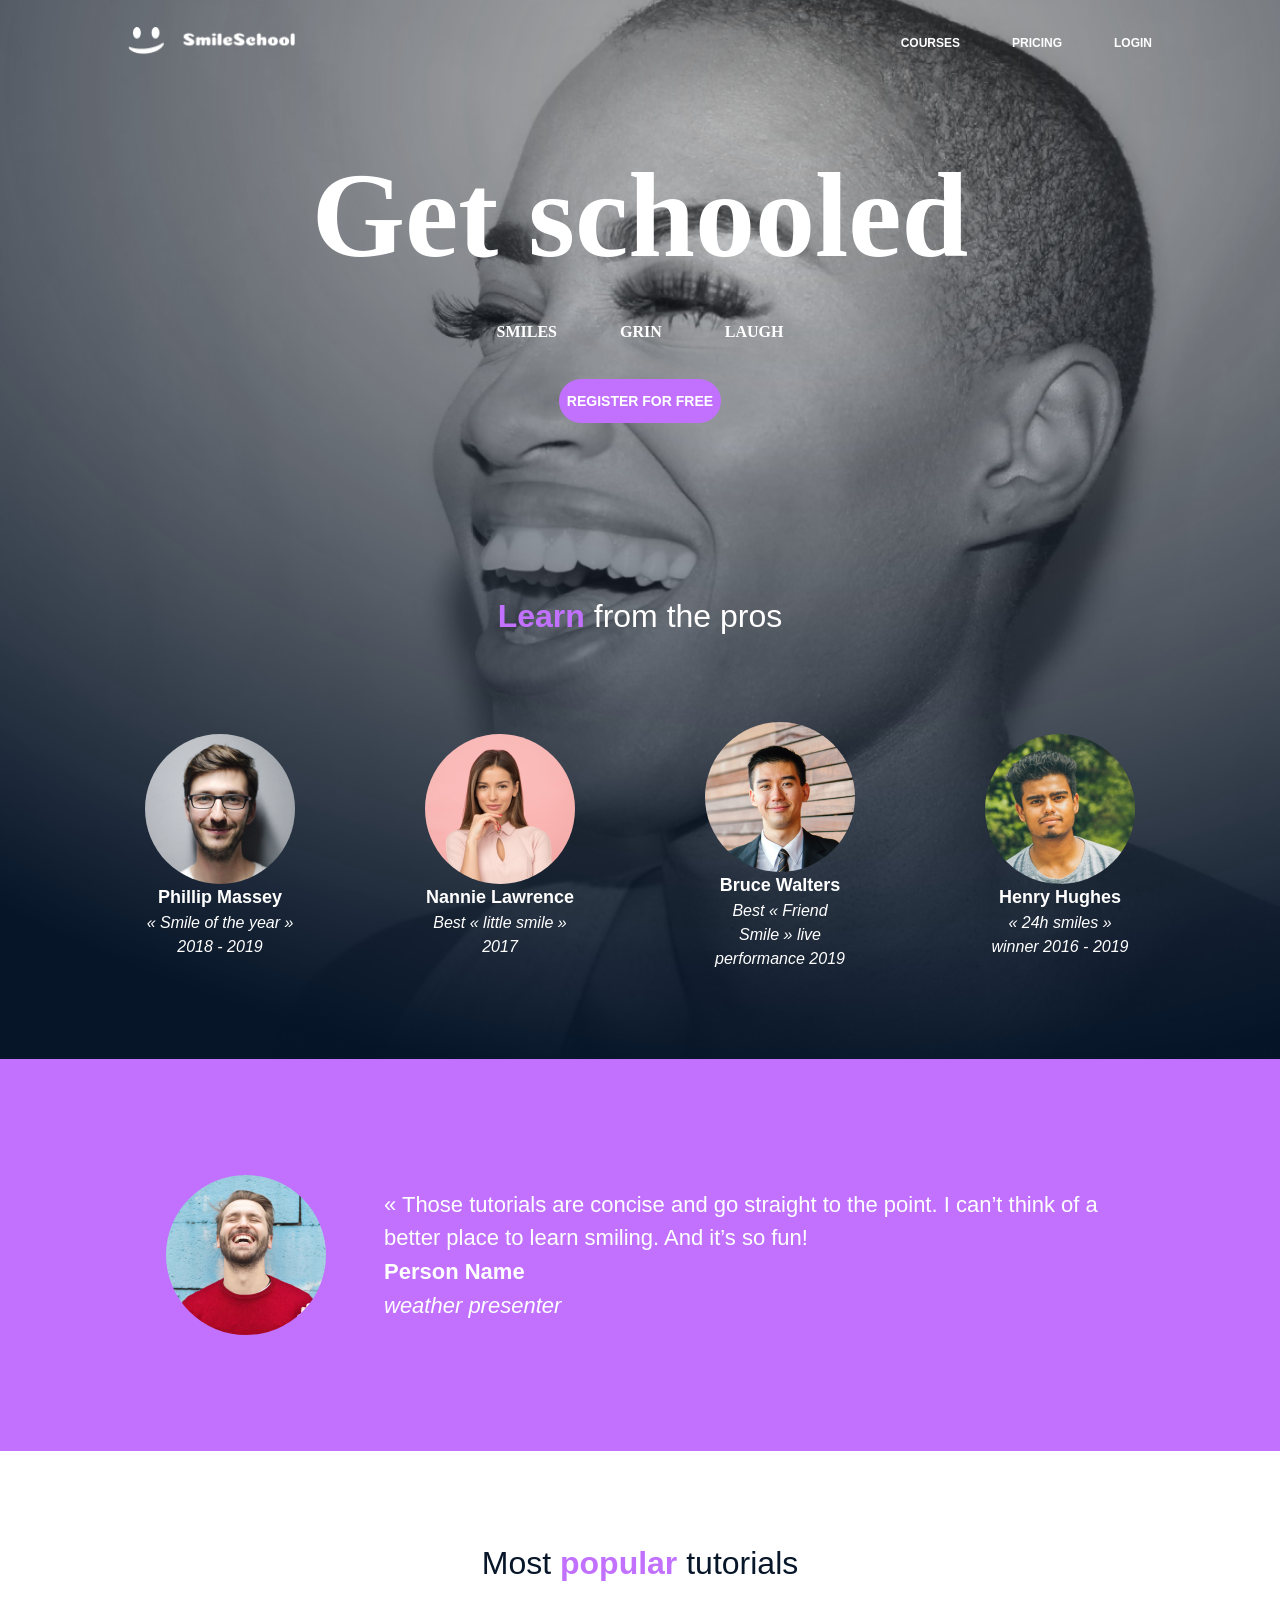
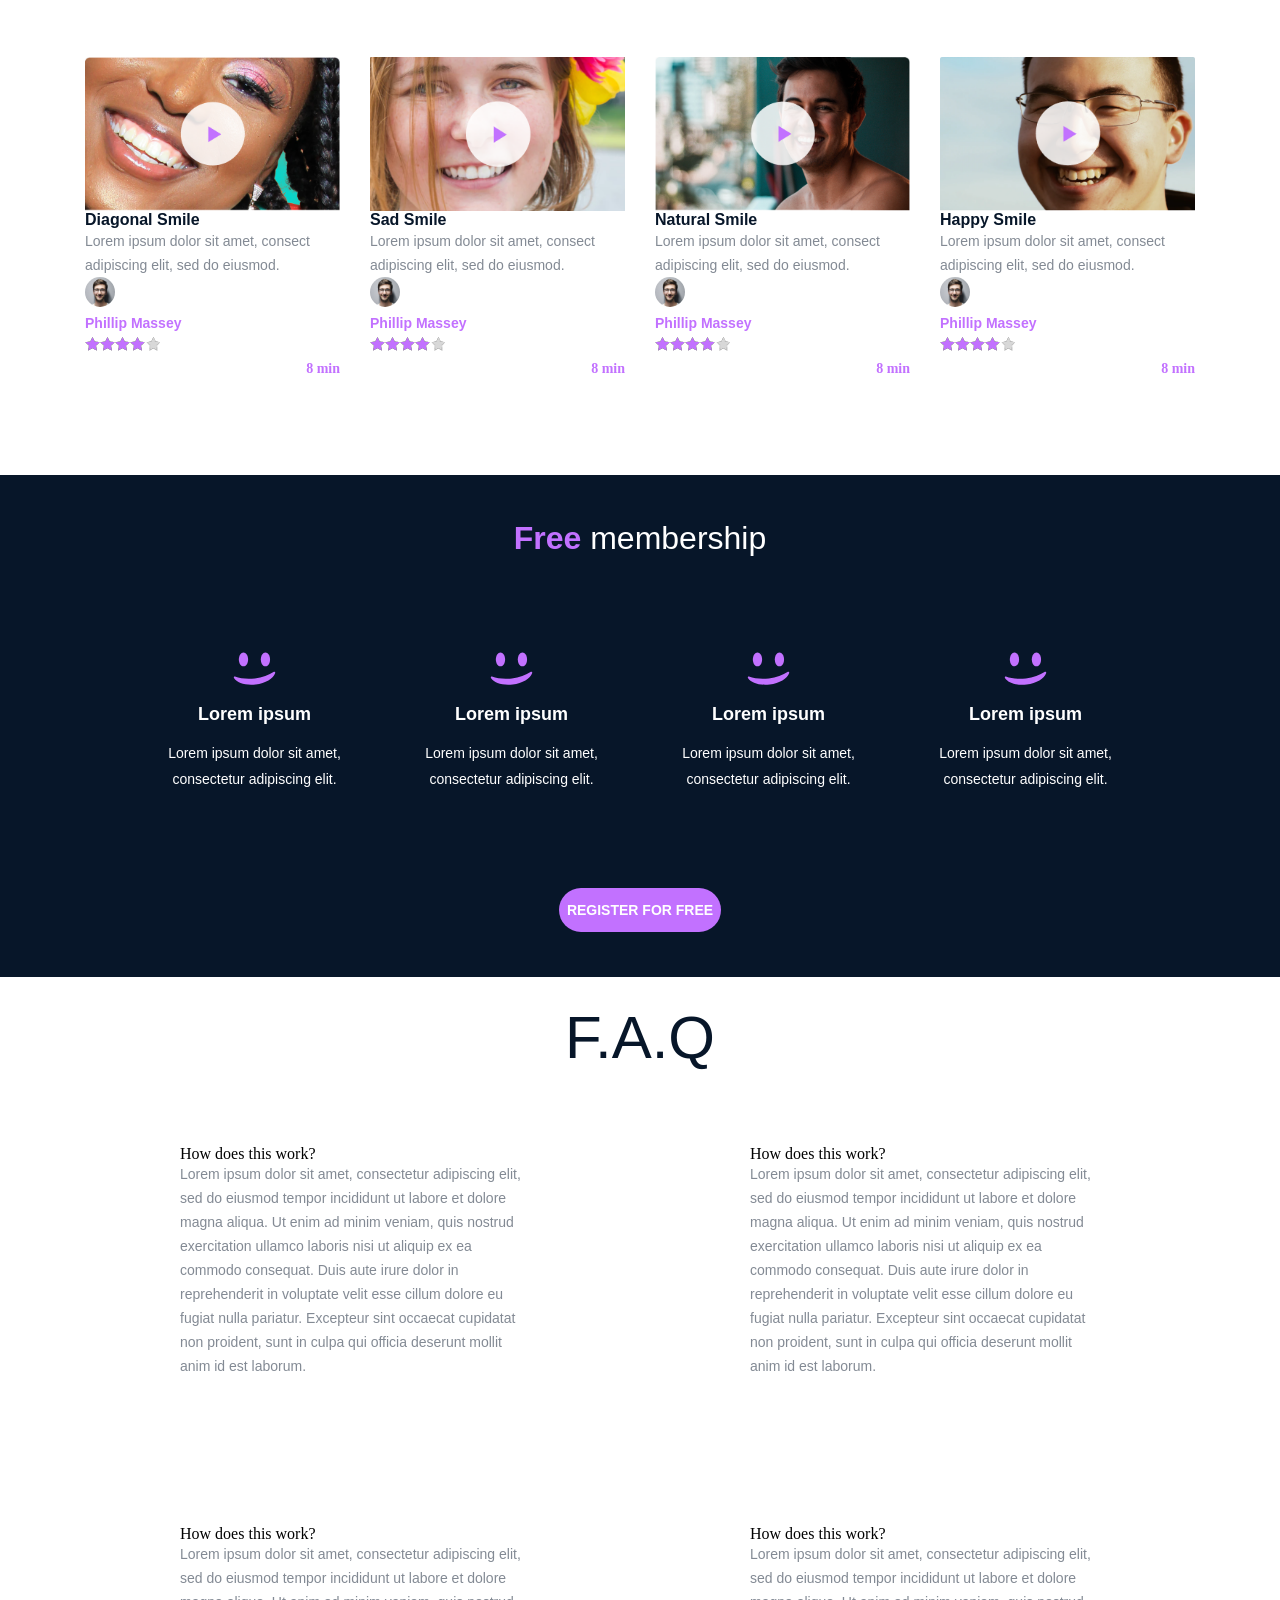
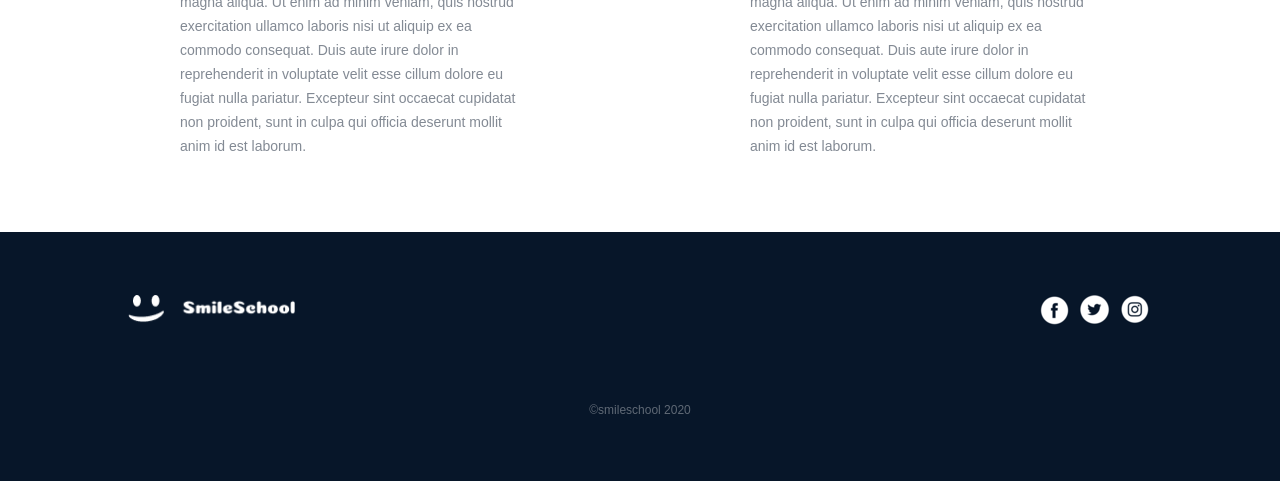
==== commit d7892558: "new file:   css_advanced/index.html styles.css" ====
--- a/css_advanced/index.html
+++ b/css_advanced/index.html
@@ -3,209 +3,216 @@
     <head>
         <meta charset="UTF-8">
         <meta name="viewport" content="width=device-width, initial-scale=1.0">
-        <title>Html advanced</title>
-        <link rel="stylesheet" href="styles.css">
+        <link href="styles.css" rel="stylesheet">
+        <title> School page </title>
     </head>
     <body>
-        <!--HEADER-->
         <header>
-            <div>
-                <a href="#"><img src="./assets/logo.png" alt="Logo"></a>
+            <div class="nav">
+                <a href="" target="_blank"><img class="logo" src="./assets/logo.png" alt="logo"></a>
+                <div class="small-font nav-items">
+                    <a href="" target="_blank">COURSES</a>
+                    <a href="" target="_blank">PRICING</a>
+                    <a href="" target="_blank">LOGIN</a>
+                </div>
             </div>
-            <div class="navbar">
-                <a href="#">COURSES</a>
-                <a href="#">PRICING</a>
-                <a href="#">LOGIN</a>
-            </div>
+            <div id= "headerBackground"></div>
+
         </header>
-
-        <!--MAIN-->
         <main>
-            <!--Banner Section-->
-            <section class="section banner">
-                <div class="title">
+            
+            <section class="Get-schooled" >
+                <div class="Get-schooled-head">
                     <h1>Get schooled</h1>
-                    <p>SMILES   GRIN   LAUGH</p>
-                    <button>REGISTER FOR FREE</button>
-                </div>
-                <div class="team-container">
-                    <h2><span>Learn</span> from the pros</h2>
-                    <div class="team">
-                        <div class="team-member">
-                            <a><img src="./assets/1.png" alt="Image"></a>
+                    <p>SMILES     GRIN      LAUGH</p>
+                    <button class="register small-font">REGISTER FOR FREE</button>
+                </div>
+                <div class="learn">
+                    <h2><span>Learn </span>from the pros</h2>
+                    <div class="row-align format">
+                        <div class="pros">
+                            <img src="./assets/5.png" alt="Phillip">
                             <h3>Phillip Massey</h3>
-                            <p>« Smile of the year » <br> 2018 - 2019</p>
-                        </div>
-                        <div class="team-member">
-                            <a><img src="./assets/3.png" alt="Image"></a>
+                            <p>« Smile of the year » 2018 - 2019</p>
+                        </div>
+                        <div class="pros">
+                            <img src="./assets/6.png" alt="Nannie">
                             <h3>Nannie Lawrence</h3>
-                            <p>Best « little smile » <br> 2017</p>
-                        </div>
-                        <div class="team-member">
-                            <a><img src="./assets/2.png" alt="Image"></a>
+                            <p>Best « little smile » 2017</p>
+                        </div>
+                        <div class="pros">
+                            <img src="./assets/7.png" alt="Bruce">
                             <h3>Bruce Walters</h3>
-                            <p>Best « Friend Smile » <br> live performance 2019</p>
-                        </div>
-                        <div class="team-member">
-                            <a><img src="./assets/4.png" alt="Image"></a>
+                            <p>Best « Friend Smile » live performance 2019</p>
+                        </div>
+                        <div class="pros">
+                            <img src="./assets/8.png" alt="Henry">
                             <h3>Henry Hughes</h3>
-                            <p>« 24h smiles » winner <br> 2016 - 2019</p>
-                        </div>
-                    </div>
-                </div>
-            </section>
-            <!--End of Banner Section-->
-
-            <!--Quote Section-->
-            <section class="section quotes">
-                <div class="q">
-                    <a><img src="./assets/5.png" alt="Image"></a>
-                    <div id="content">
-                        <q>« Those tutorials are concise and go straight to the point. I can’t think of a better<br>place to learn smiling. And it’s so fun!</q>
+                            <p>« 24h smiles » winner 2016 - 2019</p>
+                        </div>
+                    </div>
+                </div>
+            </section>
+            <section class="qoute">
+                <div class="qoute-row">
+                    <img src="./assets/Bitmap.png" alt="Person ">
+                    <div class="qoute-col">
+                        <q >« Those tutorials are concise and go straight to the point. I can’t think of a better place to learn smiling. And it’s so fun!</q>
                         <p>Person Name</p>
-                        <p>weather presenter</p>
-                    </div>
-                </div>
-            </section>
-            <!--End of Quote Section-->
-
-            <!--Video Section-->
-            <section class="section videos-list">
+                        <p id="italc">weather presenter</p>
+                    </div>
+                </div>
+            </section>
+            <section class="video">
                 <h1>Most <span>popular</span> tutorials</h1>
-                <div class="videos">
-                    <div class="video">
-                        <a><img src="./assets/9.png" alt="Image"></a>
-                        <h2>Diagonal Smile</h2>
-                        <p>Lorem ipsum dolor sit amet, consect <br> adipiscing elit, sed do eiusmod.</p>
-                            <div class="ph">
-                                <a><img src="./assets/1.png" alt="Image"></a>
-                                <h3>Phillip Massey</h3>
-                            </div>
-                            <div class="rate">
-                                <div>
-                                    <a><img src="./assets/rating.png" alt="Image"></a>
-                                </div>
-                                <p>8 min</p>
-                            </div>
-                    </div>
-                    <div class="video">
-                        <a><img src="./assets/7.png" alt="Image"></a>
-                        <h2>Sad Smile</h2>
-                        <p>Lorem ipsum dolor sit amet, consect <br> adipiscing elit, sed do eiusmod.</p>
-                            <div class="ph">
-                                <a><img src="./assets/1.png" alt="Image"></a>
-                                <h3>Phillip Massey</h3>
-                            </div>
-                            <div class="rate">
-                                <div>
-                                    <a><img src="./assets/rating.png" alt="Image"></a>
-                                </div>
-                                <p>8 min</p>
-                            </div>
-                    </div>
-                    <div class="video">
-                        <a><img src="./assets/8.png" alt="Image"></a>
-                        <h2>Natural Smile</h2>
-                        <p>Lorem ipsum dolor sit amet, consect <br> adipiscing elit, sed do eiusmod.</p>
-                            <div class="ph">
-                                <a><img src="./assets/1.png" alt="Image"></a>
-                                <h3>Phillip Massey</h3>
-                            </div>
-                            <div class="rate">
-                                <div>
-                                    <a><img src="./assets/rating.png" alt="Image"></a>
-                                </div>
-                                <p>8 min</p>
-                            </div>
-                    </div>
-                    <div class="video">
-                        <a><img src="./assets/6.png" alt="Image"></a>
-                        <h2>Happy Smile</h2>
-                        <p>Lorem ipsum dolor sit amet, consect <br> adipiscing elit, sed do eiusmod.</p>
-                            <div class="ph">
-                                <a><img src="./assets/1.png" alt="Image"></a>
-                                <h3>Phillip Massey</h3>
-                            </div>
-                            <div class="rate">
-                                <div>
-                                    <a><img src="./assets/rating.png" alt="Image"></a>
-                                </div>
-                                <p>8 min</p>
-                            </div>
-                    </div>
-                </div>
-            </section>
-            <!--End of Video Section-->
-
-            <!--Membership Section-->
-            <section class="section membership">
-                <h1><span>Free</span> membership</h1>
-                <div id="smiles">
+                <!-- video block -->
+            <div class="row-align space"> 
+                <div class="video-items">
+                    <img src="./assets/d.png" alt="courseimg">
+                    <h2>Diagonal Smile</h2>
+                    <p>Lorem ipsum dolor sit amet, consect adipiscing elit, sed do eiusmod.</p>
                     <div>
-                        <a><img src="./assets/smile.png" alt="Image"></a>
-                        <h2>Lorem ipsum</h2>
-                        <p>Lorem ipsum dolor sit amet, <br> consectetur adipiscing elit.</p>
-                    </div>
+                        <img style=" border-radius: 50%; height: 30px; width: 30px;" src="./assets/5.png" alt="phillip">
+                        <h3>Phillip Massey</h3>
+                    </div>
+                    <div class="rating">
+                        <div class="stars">
+                            <img src="./assets/ratingfull.png" alt="star">
+                            <img src="./assets/ratingfull.png" alt="star">
+                            <img src="./assets/ratingfull.png" alt="star">
+                            <img src="./assets/ratingfull.png" alt="star">
+                            <img src="./assets/rating.png"     alt="star">
+                        </div>
+                        <p>8 min</p>
+                    </div>
+                </div>
+                <div class="video-items">
+                    <img src="./assets/s.png" alt="courseimg">
+                    <h2>Sad Smile</h2>
+                    <p>Lorem ipsum dolor sit amet, consect adipiscing elit, sed do eiusmod.</p>
                     <div>
-                        <a><img src="./assets/smile.png" alt="Image"></a>
-                        <h2>Lorem ipsum</h2>
-                        <p>Lorem ipsum dolor sit amet, <br> consectetur adipiscing elit.</p>
-                    </div>
+                        <img style=" border-radius: 50%; height: 30px; width: 30px;" src="./assets/5.png" alt="phillip">
+                        <h3>Phillip Massey</h3>
+                    </div>
+                    <div class="rating">
+                        <div class="stars">
+                            <img src="./assets/ratingfull.png" alt="star">
+                            <img src="./assets/ratingfull.png" alt="star">
+                            <img src="./assets/ratingfull.png" alt="star">
+                            <img src="./assets/ratingfull.png" alt="star">
+                            <img src="./assets/rating.png" alt="star">
+                        </div>
+                        <p>8 min</p>
+                    </div>
+                </div>
+                <div class="video-items">
+                    <img src="./assets/n.png" alt="courseimg">
+                    <h2>Natural Smile</h2>
+                    <p>Lorem ipsum dolor sit amet, consect adipiscing elit, sed do eiusmod.</p>
                     <div>
-                        <a><img src="./assets/smile.png" alt="Image"></a>
-                        <h2>Lorem ipsum</h2>
-                        <p>Lorem ipsum dolor sit amet, <br> consectetur adipiscing elit.</p>
-                    </div>
-                    <div>
-                        <a><img src="./assets/smile.png" alt="Image"></a>
-                        <h2>Lorem ipsum</h2>
-                        <p>Lorem ipsum dolor sit amet, <br> consectetur adipiscing elit.</p>
-                    </div>
-                </div>
-                <button>REGISTER FOR FREE</button>
-            </section>
-            <!--End of Membership Section-->
-
-            <!--FAQ Section-->
-            <section class="section FAQ">
-                <h1>F.A.Q.</h1>
+                        <img style=" border-radius: 50%; height: 30px; width: 30px;" src="./assets/5.png" alt="phillip">
+                        <h3>Phillip Massey</h3>
+                    </div>
+                    <div class="rating">
+                        <div class="stars">
+                            <img src="./assets/ratingfull.png" alt="star">
+                            <img src="./assets/ratingfull.png" alt="star">
+                            <img src="./assets/ratingfull.png" alt="star">
+                            <img src="./assets/ratingfull.png" alt="star">
+                            <img src="./assets/rating.png" alt="star">
+                        </div>
+                        <p>8 min</p>
+                    </div>
+                </div >
+                <div class="video-items"> 
+                    <img src="./assets/h.png" alt="courseimg">
+                    <h2>Happy Smile</h2>
+                    <p>Lorem ipsum dolor sit amet, consect adipiscing elit, sed do eiusmod.</p>
+                    <div >
+                        <img style=" border-radius: 50%; height: 30px; width: 30px;" src="./assets/5.png" alt="phillip">
+                        <h3>Phillip Massey</h3>
+                    </div>
+                    <div class="rating">
+                        <div class="stars">
+                            <img src="./assets/ratingfull.png" alt="star">
+                            <img src="./assets/ratingfull.png" alt="star">
+                            <img src="./assets/ratingfull.png" alt="star">
+                            <img src="./assets/ratingfull.png" alt="star">
+                            <img src="./assets/rating.png" alt="star">
+                        </div>
+                        <p>8 min</p>
+                    </div>
+                </div>
+            </div> 
+            </section>
+            <section class="membership">
+                <h2><span>Free</span> membership</h2>
+                <div class="row-align">
+                    <div class="members">
+                        <img src="./assets/smile.svg" alt="smile">
+                        <h3>Lorem ipsum</h3>
+                        <p>Lorem ipsum dolor sit amet, consectetur adipiscing elit.</p>
+                    </div>
+                    <div class="members">
+                        <img src="./assets/smile.svg" alt="smile">
+                        <h3>Lorem ipsum</h3>
+                        <p>Lorem ipsum dolor sit amet, consectetur adipiscing elit.</p>
+                    </div>
+                    <div class="members">
+                        <img src="./assets/smile.svg" alt="smile">
+                        <h3>Lorem ipsum</h3>
+                        <p>Lorem ipsum dolor sit amet, consectetur adipiscing elit.</p>
+                    </div>
+                    <div class="members">
+                        <img src="./assets/smile.svg" alt="smile">
+                        <h3>Lorem ipsum</h3>
+                        <p>Lorem ipsum dolor sit amet, consectetur adipiscing elit.</p>
+                    </div>
+                </div> 
+                <button class="register small-font">REGISTER FOR FREE</button>
+            </section>
+            <section class="faq">
                 <div>
-                    <div>
-                        <div class="faq">
-                            <div>
-                                <h2>How does this work?</h2>
-                                <p>Lorem ipsum dolor sit amet, consectetur adipiscing elit, sed <br> do eiusmod tempor incididunt ut labore et dolore magna <br> aliqua. Ut enim ad minim veniam, quis nostrud exercitation <br> ullamco laboris nisi ut aliquip ex ea commodo consequat. <br> Duis aute irure dolor in reprehenderit in voluptate velit esse <br> cillum dolore eu fugiat nulla pariatur. Excepteur sint <br> occaecat cupidatat non proident, sunt in culpa qui officia <br> deserunt mollit anim id est laborum.</p>
-                            </div>
-                            <div>
-                                <h2>How does this work?</h2>
-                                <p>Lorem ipsum dolor sit amet, consectetur adipiscing elit, sed <br> do eiusmod tempor incididunt ut labore et dolore magna <br> aliqua. Ut enim ad minim veniam, quis nostrud exercitation <br> ullamco laboris nisi ut aliquip ex ea commodo consequat. <br> Duis aute irure dolor in reprehenderit in voluptate velit esse <br> cillum dolore eu fugiat nulla pariatur. Excepteur sint <br> occaecat cupidatat non proident, sunt in culpa qui officia <br> deserunt mollit anim id est laborum.</p>
-                            </div>
-                        </div>
-                        <div class="faq">
-                            <div>
-                                <h2>How does this work?</h2>
-                                <p>Lorem ipsum dolor sit amet, consectetur adipiscing elit, sed <br> do eiusmod tempor incididunt ut labore et dolore magna <br> aliqua. Ut enim ad minim veniam, quis nostrud exercitation <br> ullamco laboris nisi ut aliquip ex ea commodo consequat. <br> Duis aute irure dolor in reprehenderit in voluptate velit esse <br> cillum dolore eu fugiat nulla pariatur. Excepteur sint <br> occaecat cupidatat non proident, sunt in culpa qui officia <br> deserunt mollit anim id est laborum.</p>
-                            </div>
-                            <div>
-                                <h2>How does this work?</h2>
-                                <p>Lorem ipsum dolor sit amet, consectetur adipiscing elit, sed <br> do eiusmod tempor incididunt ut labore et dolore magna <br> aliqua. Ut enim ad minim veniam, quis nostrud exercitation <br> ullamco laboris nisi ut aliquip ex ea commodo consequat. <br> Duis aute irure dolor in reprehenderit in voluptate velit esse <br> cillum dolore eu fugiat nulla pariatur. Excepteur sint <br> occaecat cupidatat non proident, sunt in culpa qui officia <br> deserunt mollit anim id est laborum.</p>
-                            </div>
-                        </div>
-                    </div>
-                </div>
-            </section>
-            <!--End of FAQ Section-->
+                    <h1>F.A.Q</h1>
+                    <div class="row-align faqspace">
+                        <!-- item block -->
+                        <div class="question">
+                            <h3>How does this work?</h3>
+                            <p>Lorem ipsum dolor sit amet, consectetur adipiscing elit, sed do eiusmod tempor incididunt ut labore et dolore magna aliqua. Ut enim ad minim veniam, quis nostrud exercitation ullamco laboris nisi ut aliquip ex ea commodo consequat. Duis aute irure dolor in reprehenderit in voluptate velit esse cillum dolore eu fugiat nulla pariatur. Excepteur sint occaecat cupidatat non proident, sunt in culpa qui officia deserunt mollit anim id est laborum.</p>
+                        </div>
+                        <!-- item block -->
+                        <div class="question">
+                            <h3>How does this work?</h3>
+                            <p>Lorem ipsum dolor sit amet, consectetur adipiscing elit, sed do eiusmod tempor incididunt ut labore et dolore magna aliqua. Ut enim ad minim veniam, quis nostrud exercitation ullamco laboris nisi ut aliquip ex ea commodo consequat. Duis aute irure dolor in reprehenderit in voluptate velit esse cillum dolore eu fugiat nulla pariatur. Excepteur sint occaecat cupidatat non proident, sunt in culpa qui officia deserunt mollit anim id est laborum.</p>
+                        </div>
+                    </div>
+                    <div class="row-align faqspace">
+                        <!-- item block -->
+                        <div class="question">
+                            <h3>How does this work?</h3>
+                            <p>Lorem ipsum dolor sit amet, consectetur adipiscing elit, sed do eiusmod tempor incididunt ut labore et dolore magna aliqua. Ut enim ad minim veniam, quis nostrud exercitation ullamco laboris nisi ut aliquip ex ea commodo consequat. Duis aute irure dolor in reprehenderit in voluptate velit esse cillum dolore eu fugiat nulla pariatur. Excepteur sint occaecat cupidatat non proident, sunt in culpa qui officia deserunt mollit anim id est laborum.</p>
+                        </div>
+                        <!-- item block -->
+                        <div class="question">
+                            <h3>How does this work?</h3>
+                            <p>Lorem ipsum dolor sit amet, consectetur adipiscing elit, sed do eiusmod tempor incididunt ut labore et dolore magna aliqua. Ut enim ad minim veniam, quis nostrud exercitation ullamco laboris nisi ut aliquip ex ea commodo consequat. Duis aute irure dolor in reprehenderit in voluptate velit esse cillum dolore eu fugiat nulla pariatur. Excepteur sint occaecat cupidatat non proident, sunt in culpa qui officia deserunt mollit anim id est laborum.</p>
+                        </div>
+                    </div>
+                </div>
+            </section>
+            <footer>
+                <div>
+                    <div class="row-footer"> 
+                        <img class="logo" src="./assets/logo.png" alt="logo">
+                        <div>
+                            <a href="" ><img src="./assets/f.png" alt="facebook"></a>
+                            <a href="" ><img src="./assets/t.png" alt="twitter"></a>
+                            <a href="" ><img src="./assets/i.png" alt="instagram"></a>
+                        </div>
+                    </div>
+                </div>
+                <p>©smileschool 2020</p>
+            </footer>
         </main>
-
-        <!--FOOTER-->
-        <footer class="section foot">
-            <div>
-                <a><img src="./assets/logo.png" alt="Image"></a>
-                <div>
-                    <a href="#"><img src="./assets/social_icons.svg" alt="Image"></a>
-                </div>
-            </div>
-            <p>©smileschool 2020</p>
-        </footer>
     </body>
-</html>+</html>
--- a/css_advanced/styles.css
+++ b/css_advanced/styles.css
@@ -1,370 +1,582 @@
-:root {
-    /* COLORS var */
---color-white: white;
---color-black: black;
---color-purple: #C271FF;
---color-dark: #071629;
---color-text: #07152780;
-    /* FONT var */
---font-family-base:'Source Sans Pro';
---font-size-2x-small: 0.75rem;
---font-size-x-small: 0.875rem;
---font-size-small: 1rem;
---font-size-meduim: 1.125rem;
---font-size-large: 1.37rem;
---font-size-x-large: 2rem;
---font-size-xx-large: 3.75rem;
---font-size-3x-large: 7.5rem;
---font-weight-small: 300;
---font-weight-meduim: 400;
---font-weight-large: 700;
-    /* BUTTON var */
---box-shadaw: 1px 1px 10px rgb(49, 49, 49);
-}
-/* = BASED = */
-* {
-font-family: var(--font-family-base);
-margin: 0;
-padding: 0;
-}
-
-html{
-height: 100%;
+/* http://meyerweb.com/eric/tools/css/reset/ 
+   v2.0 | 20110126
+   License: none (public domain)
+*/
+
+/* ---- CSS RESET SECTION ---- */
+html, body, div, span, applet, object, iframe,
+h1, h2, h3, h4, h5, h6, p, blockquote, pre,
+a, abbr, acronym, address, big, cite, code,
+del, dfn, em, img, ins, kbd, q, s, samp,
+small, strike, strong, sub, sup, tt, var,
+b, u, i, center,
+dl, dt, dd, ol, ul, li,
+fieldset, form, label, legend,
+table, caption, tbody, tfoot, thead, tr, th, td,
+article, aside, canvas, details, embed, 
+figure, figcaption, footer, header, hgroup, 
+menu, nav, output, ruby, section, summary,
+time, mark, audio, video {
+	margin: 0;
+	padding: 0;
+	border: 0;
+	font-size: 100%;
+	font: inherit;
+	vertical-align: baseline;
+}
+/* HTML5 display-role reset for older browsers */
+article, aside, details, figcaption, figure, 
+footer, header, hgroup, menu, nav, section {
+	display: block;
 }
 body {
-background: url("./assets/Object.png") center/cover no-repeat;
-background-position-y: 0%;
-}
-.banner {
-align-items: center;
-text-align: center;
-margin-bottom: 2rem;
-}
-main {
-position: relative;
-top: 0;
-}
-.section {
-align-items: center;
-text-align: center;
-}
-a{
-text-decoration: none;
-}
-button:hover {
-cursor: pointer;
-opacity: .9;
-}
-/* = END BASED = */
-
-/* ============== HEADER ============ */
-header {
-background: transparent;
-display: flex;
-justify-content: space-between;
-align-items: center;
-z-index: 3;
-padding: 2rem 6rem;
-}
-header .navbar {
-display: flex;
-justify-content: center;
-align-items: center;
-gap: 50px;
-}
-header .navbar a {
-color: var(--color-white);
-font-size: var(--font-size-2x-small);
-font-weight: var(--font-weight-large);
-}
-header .navbar a:hover {
-color: var(--color-purple);
-}
-/* ============== END HEADER ============ */
-
-/* ============== MAIN ============ */
-
-/* ===== BANNER =====*/
-.banner .title {
-display: flex;
-flex-direction: column;
-justify-content: center;
-align-items: center;
-padding-top: 5rem;
-}
-
-.banner .title h1 {
-color: var(--color-white);
-font-size: var(--font-size-3x-large);
-font-weight: var(--font-weight-large);
-}
-.banner .title h1+p {
-word-spacing: 60px;
-color: var(--color-white);
-font-size: var(--font-size-small);
-font-weight: var(--font-weight-large);
-margin-bottom: 50px;
-}
-.banner .title button {
-width: 170px;
-height: 44px;
-border-radius: 22px;
-background: var(--color-purple);
-border: none;
-box-shadow: var(--box-shadaw);
-color: var(--color-white);
-font-size: var(--font-size-x-small);
-font-weight: var(--font-weight-meduim);
-padding: 10px;
-margin-bottom: 3.5rem;
-}
-.banner .team-container h2 span {
-color: var(--color-purple);
-font-size: var(--font-size-x-large);
-font-weight: bold;
-}
-.banner .team-container h2 {
-color: var(--color-white);
-font-size: var(--font-size-x-large);
-font-weight: var(--font-weight-small);
-margin-bottom: 80px;
-}
-.banner .team {
-display: flex;
-align-items: center;
-justify-content: center;
-gap: 150px;
-}
-.banner .team img {
-width: 150px;
-height: 150px;
-border-radius: 100%;
-margin-bottom: 10px;
-}
-.banner .team .team-member h3 {
-color: var(--color-white);
-font-size: 18px;
-font-weight: 900;
-line-height: 27px; 
-}
-.banner .team .team-member p {
-color: var(--color-white);
-font-size: 16px;
-font-style: italic;
-font-weight: 100;
-line-height: 24px;
-}
-/* ===== END BANNER ===== */
-
-/* ===== QUOTE ===== */
-.quotes {
-padding: 100px;
-background: var(--color-purple);
-}
-.quotes .q {
-display: flex;
-justify-content: center;
-align-items: center;
-gap: 50px;
-}
-.quotes #content{
-display: flex;
-flex-direction: column;
-justify-content: center;
-align-items: start;
-}
-.quotes .q div q {
-color: var(--color-white);
-font-size: 22px;
-font-weight: 100;
-line-height: 33.6px;
-margin-bottom:30px ;
-}
-.quotes .q div q+p {
-color: var(--color-white);
-font-size: 22px;
-font-weight: var(--font-weight-large);
-line-height: 33.6px;
-}
-.quotes .q div q+p+p {
-color: var(--color-white);
-font-size: 22px;
-font-style: italic;
-font-weight: var(--font-weight-meduim);
-line-height: 33.6px;
-}
-/* ===== END QUOTE ===== */
-
-/* ===== VIDEO ===== */
-.videos-list {
-padding: 100px;
-background: var(--color-white);
-}
-.videos-list h1 {
-color: var(--color-purple);
-font-size: 32px;
-font-weight: var(--font-weight-small);
-margin-bottom: 60px;
-}
-.videos-list h1 span {
-color: var(--color-purple);
-font-size: 32px;
-font-weight: var(--font-weight-large);
-}
-.videos-list .videos {
-display: flex;
-justify-content: center;
-align-items: center;
-gap: 50px;
-}
-.video {
-text-align: start;
-}
-.video h2 {
-color: var(--color-dark);
-font-size: 16px;
-font-weight: var(--font-weight-large);
-margin: 10px 0px;
-}
-.video h2+p {
-color: var(--color-text);
-font-size: var(--font-size-x-small);
-font-weight: var(--font-weight-meduim);
-line-height: 24px;
-margin-bottom: 10px;
-}
-.video .ph {
-display: flex;
-align-items: center;
-gap: 10px;
-margin-bottom: 10px;
-color: var(--color-purple);
-}
-.ph img {
-width: 30px;
-height: 30px;
-}
-.ph h3 {
-color: var(--color-purple);
-font-size: var(--font-size-x-small);
-font-weight: 600;
-line-height: 27px;
-}
-.video .rate {
-display: flex;
-align-items: center;
-gap: 100px;
-color: var(--color-purple);
-}
-.rate p {
-color: var(--color-purple);
-font-size: var(--font-size-x-small);
-font-weight: 600;
-line-height: 27px;
-}
-/* ===== END VIDEO ===== */
-
-/* ===== MEMBERSHIP ===== */
+	line-height: 1;
+}
+ol, ul {
+	list-style: none;
+}
+blockquote, q {
+	quotes: none;
+}
+blockquote:before, blockquote:after,
+q:before, q:after {
+	content: '';
+	content: none;
+}
+table {
+	border-collapse: collapse;
+	border-spacing: 0;
+}
+
+/* global */
+:root{
+    --color-white: #ffff;
+    --color-purple: #C271FF;
+    --color-blue: #071629;
+    --font-family-base: 'Source Sans Pro', Arial, sans-serif;
+}
+#headerBackground
+{    
+  position: absolute;
+  top: 0;
+  left: 0;
+  width: 100vw;
+  height: 1093px;
+  z-index: -1;
+  background-image: url('./assets/Object.png');
+  background-size: cover;
+  background-repeat: no-repeat;
+ 
+  
+}
+.small-font{
+    color: var(--color-white);
+    font-family: var(--font-family-base);
+    font-size: 12px;
+    font-style: normal;
+    font-weight: 700;
+    line-height: normal;
+    text-decoration: none;
+}
+.small-font a{
+    color: var(--color-white);
+    text-decoration: none;
+}
+
+.row-align{
+    display: flex;
+    justify-content: center;
+    align-items: center;
+    flex-wrap: wrap;
+
+} 
+.register{
+    border: none;
+    background-color: var(--color-purple);
+    width: 162px;
+    height: 44px;
+    border-radius: 22px;
+    text-align: center;
+    font-size: 14px;
+    font-weight: 600;
+}
+
+.register:hover{
+    background-color: var(--color-white);
+    color: var(--color-blue);
+    cursor: pointer;
+}
+
+/* nav */
+.logo{
+    height: 29px ;
+    width: 167px ;
+}
+.nav{
+	display: flex;
+	justify-content: space-between;
+	align-items:  center;
+	padding: 27px 10% 0 10%; 
+}
+
+.nav-items{
+    display: flex;
+    flex-direction: row;
+    gap: 52px;
+}
+
+.nav-items a:hover{
+    color: var(--color-purple);
+}
+/* get schooled */
+.Get-schooled{
+    z-index: 1;
+    display: flex;
+    flex-direction: column;
+    align-items: center;
+    justify-content: space-around;
+    height: 1000px;
+} 
+
+.Get-schooled-head{
+    display: flex;
+    flex-direction: column;
+    align-items: center;
+    gap: 38px;
+}
+
+.Get-schooled-head h1{
+    color: var(--color-white);
+    text-align: center;
+    font-family: Source Sans Pro;
+    font-size: 120px;
+    font-style: normal;
+    font-weight: 700;
+    line-height: normal;
+}
+.Get-schooled-head p{
+    color: var(--color-white);
+    text-align: center;
+    font-family: Source Sans Pro;
+    font-size: 16px;
+    font-style: normal;
+    font-weight: 700;
+    line-height: normal;
+    word-spacing: 59px;
+}
+
+.learn h2{
+    color:  var(--color-white);
+    font-family: var(--font-family-base);
+    font-size: 32px;
+    font-style: normal;
+    font-weight: 300;
+    line-height: normal;
+    text-align: center;
+    padding-bottom: 87px;
+}
+.learn span{
+    color:  var(--color-purple);
+    font-weight: 700;
+}
+.format{
+    gap: 130px;
+}
+.pros{
+    display: flex;
+    flex-direction: column;
+    align-items: center;
+    justify-content: space-between;
+    
+}
+.pros img{
+    
+    width: 150px;
+    height: 150px;
+    border-radius: 50%;
+
+
+}
+
+.pros h3{
+    color: var(--color-white);
+    text-align: center;
+    font-family: var(--font-family-base);
+    font-size: 18px;
+    font-style: normal;
+    font-weight: 900;
+    line-height: 27px; 
+}
+.pros p{
+    color: var(--color-white);
+    text-align: center;
+    font-family: var(--font-family-base);
+    font-size: 16px;
+    font-style: italic;
+    font-weight: 400;
+    line-height: 24px; 
+    width: 150px;
+
+}
+
+/* qoute */
+.qoute{
+    background-color: var(--color-purple);
+    height: 392px;
+    display: flex;
+    justify-content: center;
+}
+.qoute-row{
+    display: flex;
+    align-items: center;
+    flex-wrap: wrap;
+    gap: 58px;
+}
+.qoute-col q{
+    display: block;
+    width: 730px;
+    color:var(--color-white);
+    font-family: var(--font-family-base);
+    font-size: 22px;
+    font-style: normal;
+    font-weight: 400;
+    line-height: 33.6px; 
+}
+.qoute-col p{
+    color:var(--color-white);
+    font-family: var(--font-family-base);
+    font-size: 22px;
+    font-style: normal;
+    font-weight: 700;
+    line-height: 33.6px;
+}
+#italc{
+    color:var(--color-white);
+    font-family: var(--font-family-base);
+    font-size: 22px;
+    font-style: italic;
+    font-weight: 400;
+    line-height: 33.6px;
+}
+.qoute div img{
+    width: 160px;
+    height: 160px;
+    border-radius: 50%;
+}
+/* VIDEO */
+.video{
+    background-color: var(--color-white);
+    display: flex;
+    flex-direction: column;
+    justify-content: center;
+    height: 624px;
+    gap: 75px;
+}
+.video h1{
+    color: var(--color-blue);
+    text-align: center;
+    font-family: var(--font-family-base);
+    font-size: 32px;
+    font-style: normal;
+    font-weight: 300;
+    line-height: normal;
+}
+.video span{
+    color: var(--color-purple);
+    font-family: var(--font-family-base);
+    font-size: 32px;
+    font-style: normal;
+    font-weight: 700;
+    line-height: normal;
+    height: 40px;
+}
+.video-items{
+    display: flex;
+    flex-direction: column;
+    align-items: flex-start;
+    width: 255px;
+}
+.video-items img{
+    width: 255px;
+    height: 154px;
+}
+.video-items h2{
+    color: var(--color-blue);
+    font-family: var(--font-family-base);
+    font-size: 16px;
+    font-style: normal;
+    font-weight: 700;
+    line-height: normal;
+}
+.video-items p{
+    width: 242px;
+    color: rgba(7, 22, 41, 0.50);
+    font-family:var(--font-family-base);
+    font-size: 14px;
+    font-style: normal;
+    font-weight: 400;
+    line-height: 24px; 
+}
+.video-items h3{
+    color: var(--color-purple);
+    font-family: var(--font-family-base);
+    font-size: 14px;
+    font-style: normal;
+    font-weight: 600;
+    line-height: 27px; 
+}
+.space{
+    gap: 30px;
+
+}
+.stars{
+    display: inline-flex;
+}
+.stars img{
+    width: 15px;
+    height: 15px;
+}
+.rating p{
+    color: var(--color-purple);
+    text-align: right;
+    font-family: Source Sans Pro;
+    font-size: 14px;
+    font-style: normal;
+    font-weight: 600;
+    line-height: 27px;
+    float: right;
+}
+/* Free membership */
 .membership{
-padding-top: 100px;
-padding-bottom: 50px;
-background: var(--color-dark);
-}
-.membership h1 {
-color: var(--color-white);
-font-size: 32px;
-font-weight: var(--font-weight-small);
-}
-.membership h1 span {
-color: var(--color-purple);
-font-size: 32px;
-font-weight: var(--font-weight-large);
-}
-.membership #smiles {
-margin-top: 80px;
-display: flex;
-justify-content: center;
-align-items: center;
-gap: 120px;
-}
-.membership button {
-width: 170px;
-height: 44px;
-border-radius: 22px;
-background: var(--color-purple);
-border: none;
-margin-top: 100px;
-color: var(--color-white);
-font-size: var(--font-size-2x-small);
-font-weight: 600;
-padding: 10px;
-box-shadow: var(--box-shadaw)
-}
-#smiles h2 {
-color: var(--color-white);
-font-size: 18px;
-font-weight: 600;
-line-height: 26px;
-margin-top: 20px;
-}
-#smiles p {
-color: var(--color-white);
-font-size: var(--font-size-x-small);
-font-weight: var(--font-weight-meduim);
-line-height: 26px;
-margin-top: 10px;
-}
-/* ===== END MEMBERSHIP ===== */
-
-/* ===== FAQ ===== */
-.FAQ {
-padding-top: 100px;
-padding-bottom: 50px;
-background: var(--color-white);
-}
-.FAQ h1 {
-color: var(--color-dark);
-font-size: 60px;
-font-weight: var(--font-weight-small);
-margin-bottom: 70px;
-}
-.FAQ .faq {
-text-align: start;
-display: flex;
-justify-content: center;
-align-items: center;
-gap: 250px;
-margin-bottom: 100px;
-}
-.faq h2 {
-color: #071629;
-font-size: 16px;
-font-weight: var(--font-weight-large);
-margin-bottom: 20px;
-}
-.faq p {
-color: var(--color-text);
-font-size: var(--font-size-x-small);
-font-weight: var(--font-weight-meduim);
-line-height: 24px;
-}
-/* ===== END FAQ ===== */
-
-/* ============== FOOTER ============ */
-.foot {
-padding-top: 100px;
-padding-bottom: 30px;
-background: #071629;
-}
-.foot div {
-display: flex;
-justify-content: space-around;
-align-items: center;
-margin-bottom: 50px;
-}
-.foot p {
-color: var(--color-white);
-font-size: var(--font-size-2x-small);
-font-weight: var(--font-weight-meduim);
-opacity: 0.3517;
-}
+    background-color: var(--color-blue);
+    display: flex;
+    flex-direction: column;
+    justify-content: space-around;
+    align-items: center;
+    height: 502px;
+}
+.membership h2{
+    color: var(--color-white);
+    font-family: var(--font-family-base);
+    font-size: 32px;
+    font-style: normal;
+    font-weight: 300;
+    line-height: normal;
+}
+.membership span{
+    color: var(--color-purple);
+    font-family: var(--font-family-base);
+    font-size: 32px;
+    font-style: normal;
+    font-weight: 700;
+    line-height: normal;
+}
+.members{
+    display: flex;
+    flex-direction: column;
+    justify-content: space-around;
+    align-items: center;
+    width: 257px;
+    height: 153px; 
+}
+
+.members h3{
+    color: var(--color-white);
+    text-align: center;
+    font-family: var(--font-family-base);
+    font-size: 18px;
+    font-style: normal;
+    font-weight: 600;
+    line-height: 26px; 
+}
+
+.members p{
+    color: var(--color-white);
+    text-align: center;
+    font-family: var(--font-family-base);
+    font-size: 14px;
+    font-style: normal;
+    font-weight: 400;
+    line-height: 26px;
+    width: 212px; 
+}
+.members img{
+    width: 44px;
+    height: 36px;
+}
+
+/* F.A.Q */
+.faq{
+    background-color: var(--color-white);
+    height: auto;
+}
+.faq h1{
+    color: var(--color-blue);
+    text-align: center;
+    font-family: var(--font-family-base);
+    font-size: 60px;
+    font-style: normal;
+    font-weight: 300;
+    line-height: normal;
+    padding-top: 2%;
+}
+.faqspace{
+    gap: 220px;
+    padding :74px 0 74px 0  ;
+}
+
+
+.question p{
+    width: 350px;
+    color: rgba(7, 22, 41, 0.50);
+    font-family: var(--font-family-base);
+    font-size: 14px;
+    font-style: normal;
+    font-weight: 400;
+    line-height: 24px;
+}
+/* Footer */
+footer{
+    background-color: var(--color-blue);
+    display: flex;
+    flex-direction: column;
+    align-items: center;
+    justify-content: center;
+    height: 249px;
+    width: 100dvw;
+   
+}
+footer p{
+    opacity: 0.3517;
+    color: var(--color-white);
+    font-family: var(--font-family-base);
+    font-size: 12px;
+    font-style: normal;
+    font-weight: 400;
+    line-height: normal;
+    text-align: center;
+    padding-top: 75px ;
+}
+.row-footer{
+    width: 100dvw;
+
+}
+.row-footer div{
+    float: right;
+    padding-right:10%;
+}
+.row-footer .logo{
+    float: left;
+    padding-left:10%;
+}
+@media screen and (max-width: 770px) {
+    #headerBackground{
+        background-position: left;
+
+    }
+    .Get-schooled-head{
+        gap: 28px;
+    }
+    
+    .Get-schooled-head h1{
+        font-size: 90px;
+    }
+    .format{
+        gap: 65px;
+    }
+    .pros img{
+        
+        width: 113px;
+        height: 113px;
+    }
+    .qoute-row{
+        gap: 44px;
+    }
+    .qoute-col q{
+        width: 547px;
+    }
+    .qoute div img{
+        width: 160px;
+        height: 160px;
+        border-radius: 50%;
+    }
+    .video{
+        height: 834px;
+    }
+    
+}
+@media screen and (max-width: 480px) {
+    #headerBackground{
+        background-position: left;
+
+    }
+    .Get-schooled-head{
+        gap: 19px;
+    }
+    
+    .Get-schooled-head h1{
+        font-size: 60px;
+    }
+    .learn h2{
+        padding-bottom: 43px;
+    }
+    .format{
+        gap: 65px;
+    }
+    .pros img{
+        
+        width: 75px;
+        height: 75px;
+    }
+    .qoute-row{
+        gap: 29px;
+        align-items: center;
+        justify-content: center;
+    }
+    .qoute-col q{
+        width: 365px;
+    }
+    .video{
+        height: 1200px;
+    }
+    .video-items{
+        width: 200px;
+    }
+    .video-items img{
+        width: 113px;
+        height: 77px;
+    }
+    .video-items h2{
+        font-size: 14px;
+    }
+    .video-items p{
+        width: 121px; 
+    }
+    .video-items h3{
+        font-size: 7px;
+    }
+    .space{
+        gap: 30px;
+    
+    }
+    .stars img{
+        width: 7px;
+        height: 7px;
+    }
+    .rating p{
+        font-size: 7px;
+
+    }
+    .membership{
+        height: 1004px;
+    }
+    .members img{
+        width: 33px;
+        height: 27px;
+    }
+    
+    .members p{
+        font-size: 10px;
+        width: 106px; 
+    }
+}
